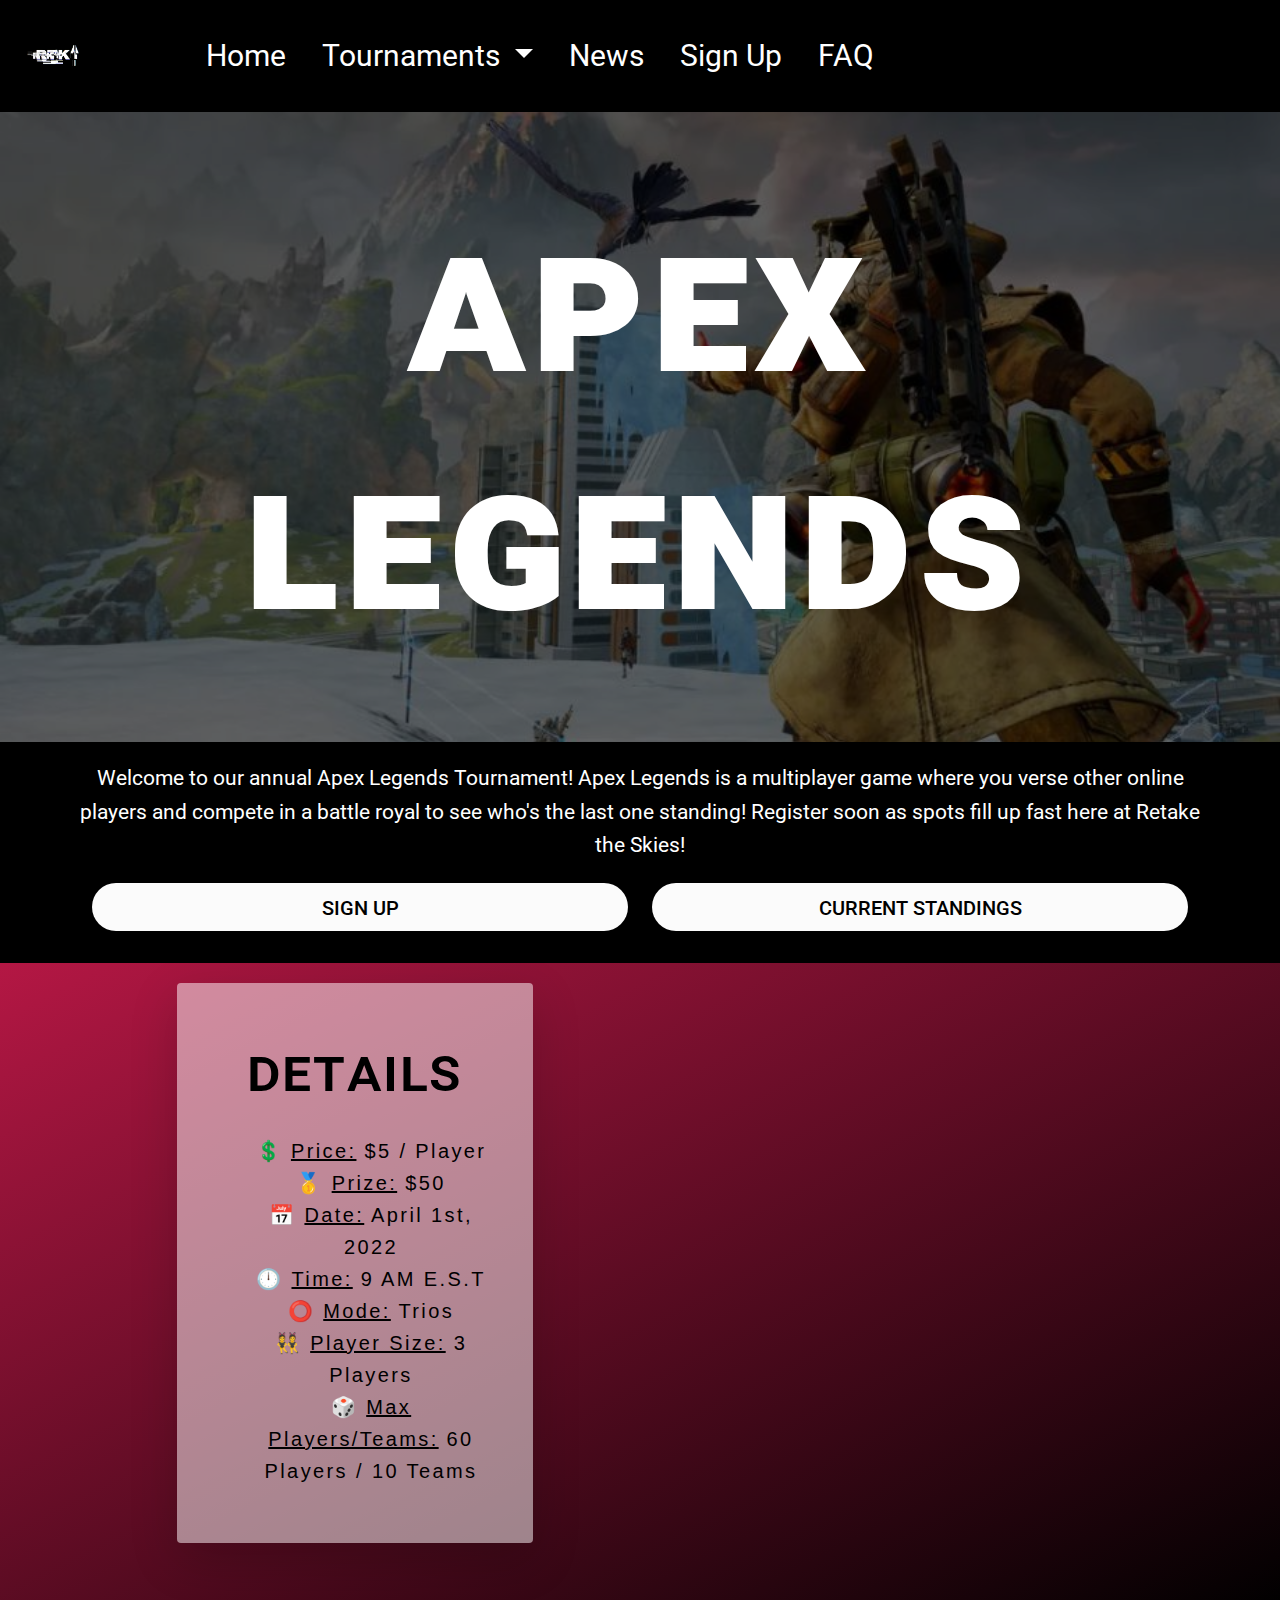
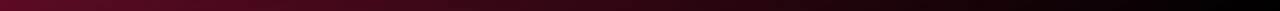
==== apexLegends.html @ f166cc1b "Add files via upload" ====
<!DOCTYPE html>
<html>
<head>
	<meta charset="utf-8">
		<meta name="viewport" content="width=device-width, initial-scale=1">
		<meta charset="utf-8">
		<meta http-equiv="X-UA-Compatible" content="IE=edge">
	    
	    <meta name="viewport" content="width=device-width, initial-scale=1">

		<link rel="stylesheet" type="text/css" href="cssStyle.css">
		
		<link href="https://cdn.jsdelivr.net/npm/bootstrap@5.0.0-beta2/dist/css/bootstrap.min.css" rel="stylesheet" integrity="sha384-BmbxuPwQa2lc/FVzBcNJ7UAyJxM6wuqIj61tLrc4wSX0szH/Ev+nYRRuWlolflfl" crossorigin="anonymous">
		<meta charset="UTF-8" />
	    <meta name="viewport" content="width=device-width, initial-scale=1, shrink-to-fit=no" />
	    <meta http-equiv="x-ua-compatible" content="ie=edge" />
	    <link
	      rel="stylesheet"
	      href="https://cdnjs.cloudflare.com/ajax/libs/font-awesome/6.0.0/css/all.min.css"
	    />
	    <!-- Google Fonts Roboto -->
	    <link
	      rel="stylesheet"
	      href="https://fonts.googleapis.com/css2?family=Roboto:wght@300;400;500;700;900&display=swap"
	    />
	    <!-- MDB -->
	    <link rel="stylesheet" href="css/mdb.min.css" />
		<title>Apex Legends</title>
			<!-- Navbar -->






			<div class="container-fluid  p-0 navAllTop">
								<nav class="navbar navbar-expand-lg navbar-light bg-navbar py-4 nav navbar-default">
								<div class="container-fluid">
								<a class="navbar-brand mt-2 mt-lg-0 navImg" href="https://sssuchy.github.io/TSA_21-22/index.html">
								        <img
								          src="pics/logoMini.png"
								          height="15"
								          alt="MDB Logo"
								          loading="lazy"
								        />
								      </a>
								
								 <button class="navbar-toggler" type="button" data-bs-toggle="collapse" data-bs-target="#navbarNav" aria-controls="navbarNav" aria-expanded="true" aria-label="Toggle navigation">
								 					  <span class="navbar-toggler-icon "></span>
								 	</button>     

								<div class="collapse navbar-collapse" id="navbarNav">
								  <div class="mr-auto "></div>
								  <ul class="navbar-nav ">
								    <li class="nav-item navTop">
								      <a class="nav-link  nav-link-grow-up navTop" aria-current="page" href="https://sssuchy.github.io/TSA_21-22/index.html">Home</a>
								    </li>
								    <li class="nav-item dropdown navTop">
						              <a class="nav-link dropdown-toggle nav-link-grow-up navTop " href="#" id="navbarDropdown" role="button" data-bs-toggle="dropdown" aria-expanded="false" class="">
						                Tournaments
						              </a>
						              <ul class="dropdown-menu navTop" aria-labelledby="navbarDropdown">
						                <li><a class="dropdown-item active navTop" href="https://sssuchy.github.io/TSA_21-22/apexLegends.html">Apex Legends</a></li>
						                <li><a class="dropdown-item navTop" href="https://sssuchy.github.io/TSA_21-22/valorant.html">Valorant</a></li>
						                <li><a class="dropdown-item navTop" href="https://sssuchy.github.io/TSA_21-22/rocketLeague.html">Rocket League</a></li>
						                <li><a class="dropdown-item navTop" href="https://sssuchy.github.io/TSA_21-22/ssbultimate.html">Super Smash Bros Ultimate</a></li>
						              </ul>
						            </li>
								    <li class="nav-item navTop">
								      <a class="nav-link hover-mode nav-link-grow-up navTop" href="https://sssuchy.github.io/TSA_21-22/news.html">News</a>
								    </li>
								    <li class="nav-item navTop">
								      <a class="nav-link hover-mode nav-link-grow-up navTop" href="https://sssuchy.github.io/TSA_21-22/signUp.html">Sign Up</a>
								    </li>
								    <li class="nav-item navTop">
								      <a class="nav-link hover-mode nav-link-grow-up navTop" href="https://sssuchy.github.io/TSA_21-22/faq.html">FAQ</a>
								    </li>
								    
								  </ul>
								</div>
								</div>
								</nav>
							</div>
<!-- Navbar -->
	
	

</head>
<header>
	<style>
		  /* Carousel styling */
       
        .carousel-item:nth-child(1) {
          background-image: url('pics/apexBG2.JPG');
          background-repeat: no-repeat;
          background-size: cover;
          background-position: center center;
        }
        .carousel-item:nth-child(2) {
          background-image: url('pics/apexBG3.jpg');
          background-repeat: no-repeat;
          background-size: cover;
          background-position: center center;
        }
        .carousel-item:nth-child(3) {
          background-image: url('pics/apexBG1.jpg');
          background-repeat: no-repeat;
          background-size: cover;
          background-position: center center;
        }

        /* Height for devices larger than 576px */
        /*@media (min-width: 992px) {
          #introCarousel {
            margin-top: -58.59px;
          }
          #introCarousel,
          .carousel-inner,
          .carousel-item,
          .carousel-item.active {
            height: 50vh;
          }
        }*/
        
	</style>
</header>
<header>
			
		
		      <div id="introCarousel" class="carousel slide carousel-fade shadow-2-strong" data-mdb-ride="carousel">
        

        <!-- Inner -->
        <div class="carousel-inner">
          <!-- Single item -->
          <div class="carousel-item active" data-mdb-interval="2000">
            <div class="mask" style="background-color: rgba(0, 0, 0, 0.6);">
              <div class="d-flex justify-content-center align-items-center h-100">
                <div class="text-white text-center">
                	<h1 class="gameName">Apex Legends</h1>
                  
                  
                  
                </div>
              </div>
            </div>
          </div>

          <!-- Single item -->
          <div class="carousel-item"data-mdb-interval="2000" >
            <div class="mask" style="background-color: rgba(0, 0, 0, 0.6);">
              <div class="d-flex justify-content-center align-items-center h-100">
                <div class="text-white text-center">
                  <h1 class="gameName">Apex Legends</h1>
                </div>
              </div>
            </div>
          </div>

          <!-- Single item -->
          <div class="carousel-item" data-mdb-interval="2000">
            <div class="mask" style="background-color: rgba(0, 0, 0, 0.6);">
              <div class="d-flex justify-content-center align-items-center h-100">
                <div class="text-white text-center">
                  <h1 class="gameName">Apex Legends</h1>
                </div>
              </div>
            </div>
          </div>
        </div>
		</header>

		
		<div class="gameDescription">
			
			<div >
				Welcome to our annual Apex Legends Tournament! Apex Legends is a multiplayer game where you verse other online players and compete in a battle royal to see who's the last one standing! Register soon as spots fill up fast here at Retake the Skies!
			</div>
				
			<div class="gameButtons">
				<div class="container">
					<div class="row">
						<div class="col-sm-6 text-center">
						<div class="btnTournament d-grid gap-2 col-12 mx-auto" style=";">
							<a class="btn btn-light rounded-pill" href="https://sssuchy.github.io/TSA_21-22/signUp.html" type="button"><div class="gameButtonsText">Sign Up</div></a>
						</div>
						</div>
						<div class="col-sm-6 text-center">
						<div class="btnTournament d-grid gap-2 col-12 mx-auto">
							<button class="btn btn-light rounded-pill" type="button"><div class="gameButtonsText">Current Standings</div></button>
						</div>
						</div>
					</div>
				</div>
			</div>
				
			
		</div>
		

			


		<div class="detail">
			<div class="container ">
				<div class="row">
					<div class="col-sm-1">
						
					</div>
					<div class="col-sm-4 ">
						<div class="card shadow-lg p-3 mb-5 rounded gameCard">
						  <div class="card-body ">
						  	<div class="detailTitle">
						  		<p class="card-title ">Details</p>
						  	</div>
						    <div class="detailBody">
						    	<p class="card-text">
						    		<ul class="styleBullets">	
						    				<li>
						    					<u>Price:</u> $5 / Player
						    				</li>
						    				<li>
						    					<u>Prize:</u> $50
						    				</li>
						    				<li>
						    					<u>Date:</u> April 1st, 2022
						    				</li>
						    				
						    				<li>
						    					<u>Time:</u> 9 AM E.S.T
						    				</li>
						    				<li>
						    					<u>Mode:</u> Trios
						    				</li> 
						    				<li>
						    					<u>Player Size:</u> 3 Players
						    				</li>
						    				<li>
						    					<u>Max Players/Teams:</u> 60 Players / 10 Teams
						    				</li>


						    		</ul>
						    	

						    </p>
						    </div>
						    
						    
						  </div>
						</div>
					</div>
					<div class="col-md-6 gameVid">
						<video class="gameActualVid" autoplay loop muted>
							<source src="pics/valHype1.mp4" type="video/mp4">

						</video>
					</div>
					<div class="col-sm-1">
						
					</div>
				</div>
			</div>
		</div>


<!-- 		<div class="gameVid">
			<div class="ratio ratio-16x9">
			  <iframe  src="pics/valHype1.mp4"  allowfullscreen></iframe>
			</div>

		</div> -->
		
		
		


	</header>
<body>
	<script src="https://cdnjs.cloudflare.com/ajax/libs/jquery/3.5.1/jquery.min.js" integrity="sha512-bLT0Qm9VnAYZDflyKcBaQ2gg0hSYNQrJ8RilYldYQ1FxQYoCLtUjuuRuZo+fjqhx/qtq/1itJ0C2ejDxltZVFg==" crossorigin="anonymous"></script>
	<script src="https://cdn.jsdelivr.net/npm/@popperjs/core@2.6.0/dist/umd/popper.min.js" integrity="sha384-KsvD1yqQ1/1+IA7gi3P0tyJcT3vR+NdBTt13hSJ2lnve8agRGXTTyNaBYmCR/Nwi" crossorigin="anonymous"></script>
    <script src="https://cdn.jsdelivr.net/npm/bootstrap@5.0.0-beta2/dist/js/bootstrap.min.js" integrity="sha384-nsg8ua9HAw1y0W1btsyWgBklPnCUAFLuTMS2G72MMONqmOymq585AcH49TLBQObG" crossorigin="anonymous"></script>
    <script type="text/javascript" src="js/mdb.min.js"></script>

</html>
---- cssStyle.css ----
/*GLOBAL CHANGE WHEN SCREEN SIZE DIFFERS */
@media (max-width:  600px){ /* if screen is small do this */
	.gameName{
		font-size: 12vh;
		color: white !important;
	}
	.signUpTitle{
		font-size: 12vh;
		color: white !important;
	}
	.news{
		font-size: 12vh;
		color: white !important;
	}
	.faqHeaderText{
		font-size: 12vh;
		color: white !important;
	}

	.headline{
		font-size: 8vh;
	}
}
@media (min-width:  600px){ /* if screen is big do this */
 	.gameName{
		font-size: 22vh;
		color: white; !important;
	}
	.signUpTitle{
		font-size: 18vh;
		color: white; !important;

	}
	.news{
		font-size: 18vh;
		color: white; !important;
	}
	.faqHeaderText{
		font-size: 18vh;
		color: white; !important;
	}
	.headline{
		font-size: 12vh;
	}
	
}
:root{
  --main-bg-color: #B41744;
  --secondary-bg-color: black;
  --offBlack: #1a1915;
  --faqBG:  #eeeeee;
  
}

@keyframes fadeIn {
  0% {opacity:0;}
  100% {opacity:1;}
}

@-moz-keyframes fadeIn {
  0% {opacity:0;}
  100% {opacity:1;}
}

@-webkit-keyframes fadeIn {
  0% {opacity:0;}
  100% {opacity:1;}
}

@-o-keyframes fadeIn {
  0% {opacity:0;}
  100% {opacity:1;}
}

@-ms-keyframes fadeIn {
  0% {opacity:0;}
  100% {opacity:1;}
}










/*TOURNAMENT CSS */
.btnTournament{
	padding-bottom: 12px;
}





.gameName{
	color: white;
	font-variant-caps: all-small-caps;
	/*font-size: 10vh;*/
	font-weight: 900;
	
	letter-spacing: .5rem;
	/*padding-left: 400px;
	padding-right: 400px;*/
	padding-left: 100px;
	padding-right: 100px;
	text-align: center;
	align-content: center;
	overflow: visible;
	
}
.gameDescription{
	padding-top: 20px;
	padding-bottom: 20px;
	padding-left: 80px;
	padding-right: 80px;
	color: white; 
	text-align: center; 
	font-size: 21px;
	background-color: black;
}
.gameButtons{
	padding-top: 20px;
	
	align-content: center;


}
 #introCarousel,
        .carousel-inner,
        .carousel-item,
        .carousel-item.active {
          height: 70vh;
          text-align: center;
          overflow: visible;
        }

.gameButtonsText{
	font-size: 20px;
	padding: none;
	color: black;

}
.detail{
	padding-top: 20px;
	background-image: linear-gradient(to bottom right, var(--main-bg-color),var(--secondary-bg-color));

	padding-bottom: 20px;

}
.gameCard{
	background-color: rgb(255, 255, 255, 0.5) !important;

}
.gameCard:hover{
	background-color: rgb(255, 255, 255, 0.9) !important;
	overflow: hidden;
	transition: background-color 0.2s;

}
.detailTitle{
	text-align: center;
	font-variant-caps: all-small-caps;

	font-weight: 500;
	letter-spacing: .1rem;
	color: black;
	font-size: 60px;
	
}
.detailBody{
	
	text-align: center;
	list-style-position: inside;
	font-size: 20px;
	/*font-family: "Gill Sans", sans-serif !important;*/
	font-family: "Arial", Helvetica, sans-serif;
	color: black;
	letter-spacing: .15rem;

}

@counter-style repeating-emoji {
  text-align: center;
  symbols: "\1F4B2" "\1F947" "\1F4C5" "\1F55B" "\2B55" "\1F46F" "\1F3B2"; 
  suffix: " ";
}


.styleBullets {
  list-style-type: repeating-emoji;
}
.gameVid{
	padding: 50px;
	/*background-image: linear-gradient(to bottom right, var(--main-bg-color), var(--secondary-bg-color));*/

}
.gameActualVid{
	height: auto;
	width: 100%;

}





/* SIGN UP CSS */

.signUp{
	background-image: linear-gradient(to bottom right, var(--main-bg-color), var(--secondary-bg-color));
	color: grey;
}

.signUpTitle{
	color: white;
	font-variant-caps: all-small-caps;
	/*font-size: 10vh;*/
	font-weight: 900;
	
	letter-spacing: .5rem;
	/*padding-left: 400px;
	padding-right: 400px;*/
	padding-left: 100px;
	padding-right: 100px;
	text-align: center;
	align-content: center;
	
}
.signUpDesBG{
	background-color: black;
	color: white;
	text-align: center;
	font-size: 21px;
}
.signUpDes{
	padding: 20px;

}
.signUpLabel{
	color: white;
}
.signUpInput{
	font-family: "Arial", Helvetica, sans-serif;
	

}
.signUpGame{
	font-family: "Arial", Helvetica, sans-serif;
	color: black;
	font-size: 18px;

}
.signUpBtn{
	text-align: center;


}

/*NEWS CSSSS*/

.newsHeader{
	/*background-image: linear-gradient(to bottom right, yellow, black, yellow);*/
	background-image: linear-gradient(to bottom right,var(--main-bg-color), var(--secondary-bg-color));
	color: grey;
	color: white;
	font-variant-caps: all-small-caps;
	/*font-size: 10vh;*/
	font-weight: 900;
	
	letter-spacing: .5rem;
	/*padding-left: 400px;
	padding-right: 400px;*/
	padding-left: 100px;
	padding-right: 100px;
	text-align: center;
	align-content: center;
}
/*.newsHeadline{
	background-color: white;

}*/
.headline{
	font-variant-caps: all-small-caps;
	text-align: center;
	color: white;


}
.newsBg{
	height: 60vh;
	background-image: url(pics/gamer.jpg);
	background-color: rgb(0, 0, 0,0.9);
	background-repeat: no-repeat;
	background-size: cover;
	background-position: center center;
}
.headlineDes{
	color: white;
	text-align: center;
	align-content: center;
	font-size: 18px;
}
.author{
	color: black;
	font-size: 15px;
	font-weight: 650;
}
.infoBadge{
	font-size: 14px !important;
	letter-spacing: .05rem !important;
	font-weight: 500 !important;
	text-transform: uppercase;


}
.date{
	color: grey !important;
	font-weight: 300 !important;
	font-size: 14px !important;
	padding-left: 20px;

}
.subHeader{
	color: black;
	font-size: 24px;
	letter-spacing: .15rem;
	font-weight: 700;
}
.newsText{
	font-size: 14px;
	color: grey;
	line-height: 2;

}
.newsTextAll{
	align-content: center;
	justify-content: center;
	align-items: middle;

}
.otherPages{
	text-align: center;
	justify-content: center;
	align-content: center;
	color: black !important;
	font-size: 20px !important;
	text-transform: uppercase !important;
	letter-spacing: .15rem !important;
	font-weight: 700 !important;
}
.otherBtn{
	letter-spacing: .1rem;
	align-content: center;
	justify-content: center;
	text-align: center;
	padding-top: 30px !important;

}





/* FAQ PAGE */
.faqHeader{
	background-image: linear-gradient(var(--main-bg-color), var(--faqBG)) !important;
	/*background-color: var(--main-bg-color) !important;*/
	color: grey;
	color: white;
	font-variant-caps: all-small-caps;
	/*font-size: 10vh;*/
	font-weight: 900;
	
	letter-spacing: .5rem;
	/*padding-left: 400px;
	padding-right: 400px;*/
	padding-left: 100px;
	padding-right: 100px;
	text-align: center;
	align-content: center;
}
.allFAQ{
	/*background: radial-gradient(var(--main-bg-color), var(--secondary-bg-color)) !important;*/
	background-color: var(--faqBG) !important;
}
.faqLeftImg{
	padding-left: 20px;
	padding-top: 20px;
	padding-right: 20px;
	padding-bottom: 20px;

}
.faqRightImg{
		padding-left: 20px;
	padding-top: 20px;
	padding-right: 20px;
	padding-bottom: 20px;
	
}
.faqMain{

	padding-top: 20px;

}
.accordianTitle{
	/*background: radial-gradient(var(--main-bg-color), var(--secondary-bg-color)) !important;*/
	/*background-color: var(--main-bg-color) !important;*/
	background-color: var(--faqBG) !important;
	font-size: 30px !important;
	color: black !important;
}
.accordianText{
	font-size: 25px !important;
	background-color: var(--faqBG) !important;
	color: black !important;
}




/*Home Page*/
.homeVid{
/*	padding: 100px;*/
	height: auto;
	width: 100%;

}
.homeActualVid{
	position: absolute;
  width: 100%;
  height: auto;
 
}
.homeImg{
	position:absolute;
  align-content: center;
  justify-content: center;
  width:100%;
  height:auto;
  /*object-fit:cover;
  pointer-events:none;*/
  z-index:30000;
  
}
.dummyText{
	/*position: absolute;*/
}

/*.video-wrapper {
    margin: 6em auto 0;
    max-width: 720px;
    min-width: 320px;
    position: relative;
}
.video-wrapper:video {
  height: auto;
  vertical-align: middle;
  width: 100%;
}
.video-description {
	position: absolute;
  -webkit-box-align: center;
      -ms-flex-align: center;
          align-items: center;
  -webkit-box-pack: center;
      -ms-flex-pack: center;
          justify-content: center;
}*/
/*.newHomeVidBG{
	width: 100% !important;
	height: 50% !important;
	z-index: -99 !important;
	background-attachment: fixed !important;
	overflow-y: hidden !important;

  /*background-attachment: fixed;
  background-position: center;
  background-repeat: no-repeat;
  background-size: cover;
} */
.homeHeader{
  position: relative;
  background-color: black;
  height: 80vh;
  min-height: 25rem;
  width: 100%;
  overflow: hidden;
  background-attachment: fixed !important;
}

.homeHeaderVid {
  position: absolute;
  top: 50%;
  left: 50%;
  min-width: 100%;
  min-height: 100%;
  width: auto;
  height: auto;
  z-index: 0;
  -ms-transform: translateX(-50%) translateY(-50%);
  -moz-transform: translateX(-50%) translateY(-50%);
  -webkit-transform: translateX(-50%) translateY(-50%);
  transform: translateX(-50%) translateY(-50%);
  background-attachment: fixed !important;
}


.homeContainer {
  position: relative;
  padding: none !important;
  z-index: 2;
  justify-content: center;
  align-content: center;
  text-align: center;
  text-align:center !important;
  width:100% !important;
  display:block !important;
  margin:auto !important;
  background-attachment: fixed !important;
}

.overlay {
  position: absolute;
  top: 0;
  left: 0;
  height: 100%;
  width: 100%;
  background-color: black;
  opacity: 0.1;
  z-index: 1;
  background-attachment: fixed !important;
}

/* Media Query for devices withi coarse pointers and no hover functionality */

/* This will use a fallback image instead of a video for devices that commonly do not support the HTML5 video element */

/*@media (pointer: coarse) and (hover: none) {
  .homeHeader {
    background: url('https://source.unsplash.com/XT5OInaElMw/1600x900') black no-repeat center center scroll;
    background-attachment: fixed !important;
  }

  .homeHeaderVid {
    display: none;
  }
}*/
.newHomeImgBG{
	
	overflow-y: hidden !important;

  
  background-attachment: fixed;
  background-position: center;
  background-repeat: no-repeat;
  background-size: cover;
}
.missionStatement{
	font-size: 30px;
	padding: 50px;
	font-style: italic;
	font-weight: 200px;
	text-align: center;
	letter-spacing: .2rem;
	background-color: var(--main-bg-color); !important;
	color: white;
	/*background-color: yellow;*/
/*	display: inline-block;
  font-family: Arial, Helvetica, sans-serif;
  
  color: black;*/
  /*animation: fadeIn linear 2s;
  -webkit-animation: fadeIn linear 2s;
  -moz-animation: fadeIn linear 2s;
  -o-animation: fadeIn linear 2s;
  -ms-animation: fadeIn linear 2s;*/
}
/*.fade {
  
  background-color: lightgreen;
  opacity: 1;
}*/

.collab{
	padding: 20px;
}
.featureTournament{
	padding: 20px;
}
.collabTitle{
	color: black;
	font-size: 22px;
	font-weight: 500;
	text-align: center;

}
.featureTitle{
	color: black;
	font-size: 22px;
	font-weight: 500;
	text-align: center;


}
.homeGameImg{
	width: 100%;
	height: auto;
	  background-attachment: fixed;
  background-position: center;
  background-repeat: no-repeat;
  background-size: contain	!important;
  padding: 20px;
  background-color: black;
}

.navTop{
	font-size: 30px ;
	text-align: center;
	color: white !important;
	padding-right: 20px;
	background-color: black !important;

	box-shadow: inset 0 0 0 0 #54b3d6;
	/*transition: color .3s ease-in-out, box-shadow;*/



	

}
a{
	
	  color: white !important;
	box-shadow: inset 0 0 0 0 var(--main-bg-color) !important;
	transition: color .8s ease-in-out, box-shadow .8s ease-in-out !important;

}
a:hover{
	/*color: var(--main-bg-color) !important;*/
	box-shadow: inset 999px 0 0 0 var(--main-bg-color) !important; 
}
/*.navTop:hover{
	color: var(--main-bg-color) !important;
	background-color: black;
	box-shadow: inset 0 0 0 0 #54b3d6;
	box-shadow: inset 300px 0 0 0 #54b3d6;
	transition: box-shadow, 2s;

  color: white;

	  color: white;
}*/

.navAllTop{
	overflow: visible;
	box-shadow:0 20px 20px -2px blue;;
	z-index: 90000;
	padding-right: 30px !important;


}
.nav{
	background-color: black;
	font-size: 25px ;
	font-weight: 800px !important;
	/*color: white;
*/

	

}
.navImg{
	   position: relative;
    background: url(pics/logoMini.png);
    width: 170px;
    left: 15px;
    background-size: contain;
    background-repeat: no-repeat;
    max-height: 70px;
    overflow: visible;
    transition: none !important;
    


}
.navbar-toggler {
    padding: 0.25rem 0.75rem;
    font-size: 1.25rem;
    line-height: 1;
    background-color: grey !important;
    border: 1px solid grey !important;
    border-radius: 0.25rem;
    transition: box-shadow .15s ease-in-out;
}
.navImg:hover{
	box-shadow: none !important;
}
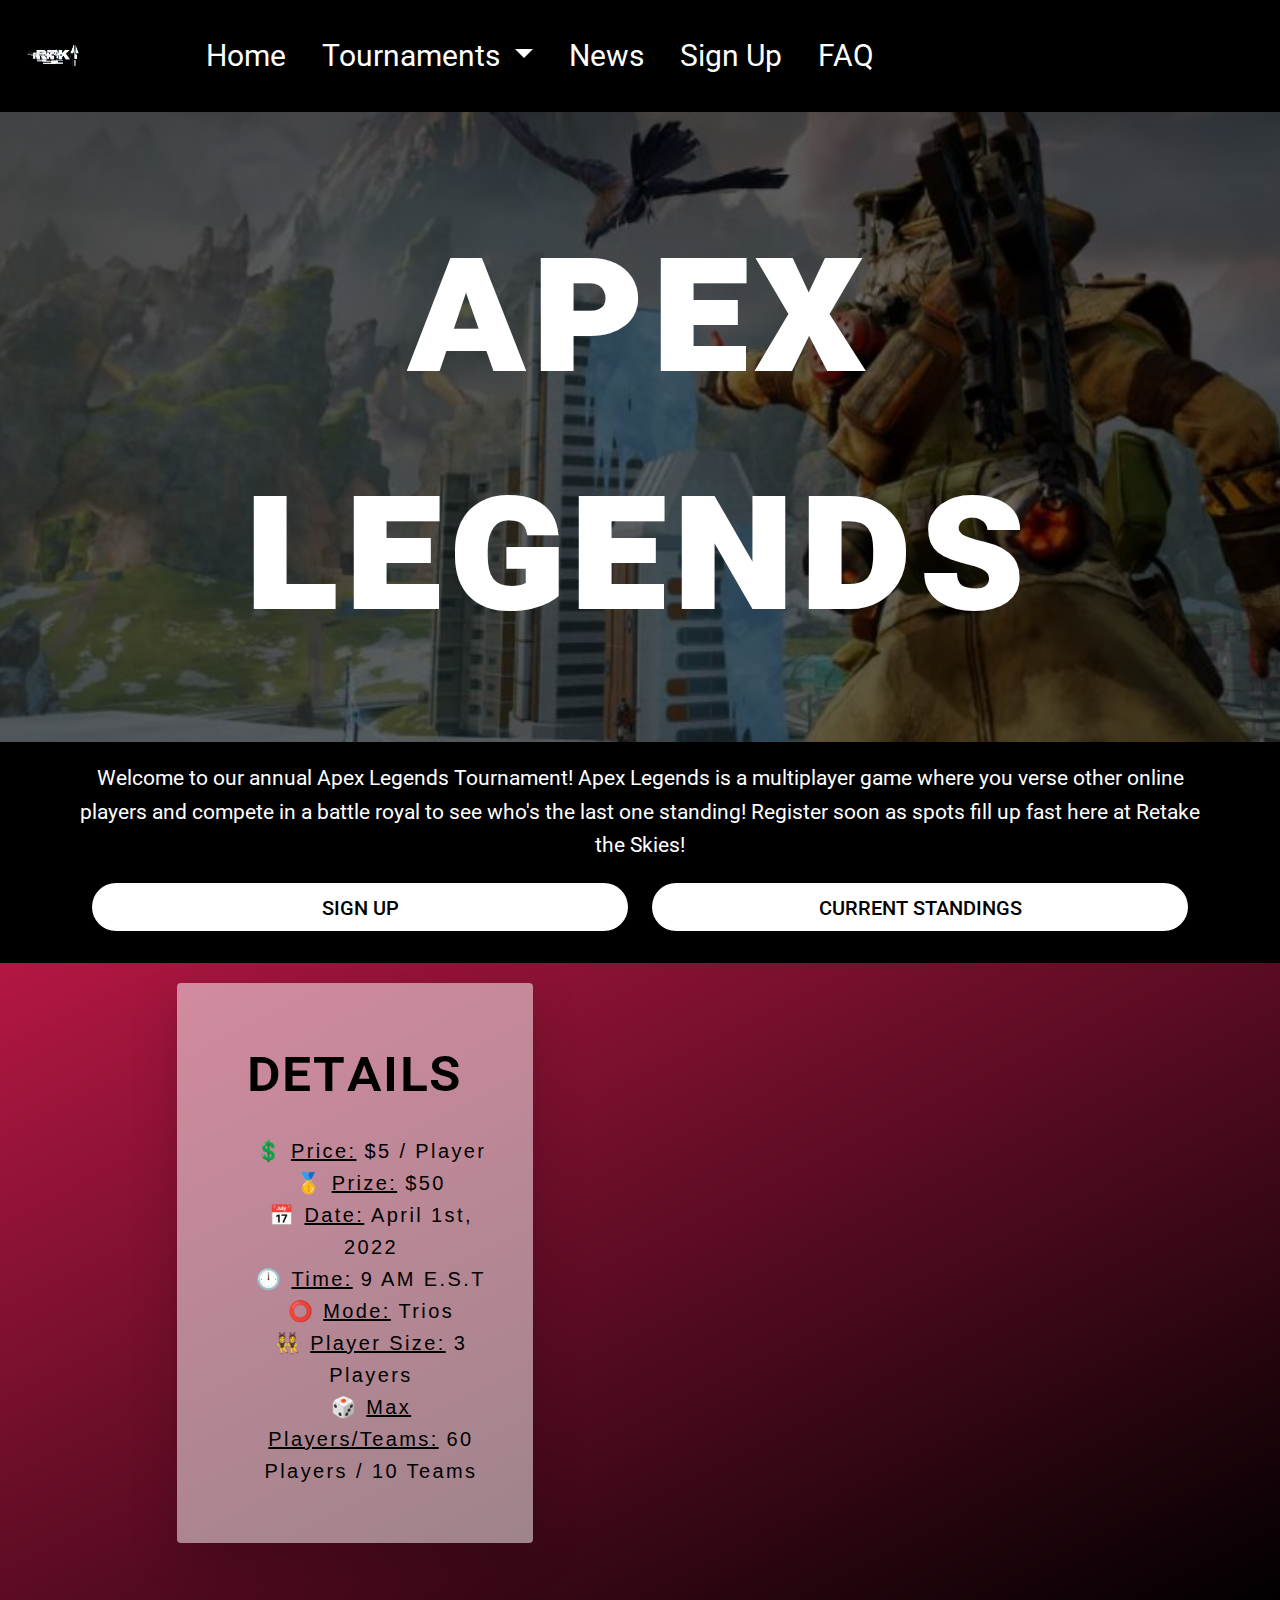
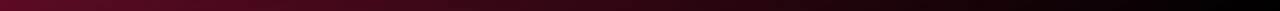
==== commit c7b8aa99: "Add files via upload" ====
--- a/apexLegends.html
+++ b/apexLegends.html
@@ -127,7 +127,7 @@
 <header>
 			
 		
-		      <div id="introCarousel" class="carousel slide carousel-fade shadow-2-strong" data-mdb-ride="carousel">
+		      <div id="introCarousel" class="carousel slide carousel-fade shadow-2-strong" data-mdb-ride="carousel" data-pause="false">
         
 
         <!-- Inner -->
@@ -182,12 +182,12 @@
 					<div class="row">
 						<div class="col-sm-6 text-center">
 						<div class="btnTournament d-grid gap-2 col-12 mx-auto" style=";">
-							<a class="btn btn-light rounded-pill" href="https://sssuchy.github.io/TSA_21-22/signUp.html" type="button"><div class="gameButtonsText">Sign Up</div></a>
+							<a class="btn btnColorTournament rounded-pill" href="https://sssuchy.github.io/TSA_21-22/signUp.html" type="button"><div class="gameButtonsText">Sign Up</div></a>
 						</div>
 						</div>
 						<div class="col-sm-6 text-center">
 						<div class="btnTournament d-grid gap-2 col-12 mx-auto">
-							<button class="btn btn-light rounded-pill" type="button"><div class="gameButtonsText">Current Standings</div></button>
+							<button class="btn btnColorTournament rounded-pill" type="button"><div class="gameButtonsText">Current Standings</div></button>
 						</div>
 						</div>
 					</div>
@@ -252,7 +252,7 @@
 					</div>
 					<div class="col-md-6 gameVid">
 						<video class="gameActualVid" autoplay loop muted>
-							<source src="pics/valHype1.mp4" type="video/mp4">
+							<source src="vids/valHype1.mp4" type="video/mp4">
 
 						</video>
 					</div>
--- a/cssStyle.css
+++ b/cssStyle.css
@@ -1,4 +1,4 @@
-/*GLOBAL CHANGE WHEN SCREEN SIZE DIFFERS */
+/*GLOBAL CHANGE WHEN SCREEN SIZE DIFFERS  //////////////////////////////////////////////////////////////////////////////////////*/*/
 @media (max-width:  600px){ /* if screen is small do this */
 	.gameName{
 		font-size: 12vh;
@@ -20,7 +20,15 @@
 	.headline{
 		font-size: 8vh;
 	}
-}
+	.homeImg{
+		max-width: 1vh !important;
+  
+	}
+}
+
+
+
+
 @media (min-width:  600px){ /* if screen is big do this */
  	.gameName{
 		font-size: 22vh;
@@ -41,6 +49,10 @@
 	}
 	.headline{
 		font-size: 12vh;
+	}
+	.homeImg{
+		max-width: 100vh;
+  
 	}
 	
 }
@@ -86,14 +98,10 @@
 
 
 
-/*TOURNAMENT CSS */
+/*TOURNAMENT CSS  //////////////////////////////////////////////////////////////////////////////////////*/
 .btnTournament{
 	padding-bottom: 12px;
 }
-
-
-
-
 
 .gameName{
 	color: white;
@@ -135,7 +143,9 @@
           height: 70vh;
           text-align: center;
           overflow: visible;
-        }
+          background-attachment: fixed;
+
+       }
 
 .gameButtonsText{
 	font-size: 20px;
@@ -207,7 +217,7 @@
 
 
 
-/* SIGN UP CSS */
+/* SIGN UP CSS //////////////////////////////////////////////////////////////////////////////////////*/
 
 .signUp{
 	background-image: linear-gradient(to bottom right, var(--main-bg-color), var(--secondary-bg-color));
@@ -364,7 +374,7 @@
 
 
 
-/* FAQ PAGE */
+/* FAQ PAGE  //////////////////////////////////////////////////////////////////////////////////////*/
 .faqHeader{
 	background-image: linear-gradient(var(--main-bg-color), var(--faqBG)) !important;
 	/*background-color: var(--main-bg-color) !important;*/
@@ -421,7 +431,7 @@
 
 
 
-/*Home Page*/
+/*Home Page //////////////////////////////////////////////////////////////////////////////////////*/
 .homeVid{
 /*	padding: 100px;*/
 	height: auto;
@@ -435,14 +445,7 @@
  
 }
 .homeImg{
-	position:absolute;
-  align-content: center;
-  justify-content: center;
-  width:100%;
-  height:auto;
-  /*object-fit:cover;
-  pointer-events:none;*/
-  z-index:30000;
+	max-width: 100vh;
   
 }
 .dummyText{
@@ -534,6 +537,169 @@
   background-attachment: fixed !important;
 }
 
+
+.homeImg{
+	max-width: 70vh;
+  
+}
+
+
+
+
+.homeCards{
+	background-color: #262729;
+	padding: none;
+	margin: none;
+}
+
+
+.homeCardEach{
+	background-color: #2d2e30;
+	border-radius: 10px;
+	/*margin-right: 2rem;
+	margin-left: 2rem;*/
+	transform: translateY(-15%);
+	padding-left: 10px;
+	padding-right: 10px;
+	margin-top: 1rem;
+	transition: background-color .3s;
+	transition: transform .3s;
+
+}
+
+.homeCardEach:hover{
+	background-color: black; !important;
+	transform: scale(1.02);
+
+}
+
+
+
+
+
+.homeCardEachCenter{
+	background-color: #2d2e3b;
+	border-radius: 10px;
+	/*margin-right: 2rem;
+	margin-left: 2rem;*/
+	transform: translateY(-15%);
+	padding-left: 10px;
+	padding-right: 10px;
+	margin-top: 1rem;
+		transition: background-color .3s;
+	transition: transform .3s;
+
+}
+.homeCardEachCenter:hover{
+	background-color: black; !important;
+	transform: scale(1.002);
+
+}
+.homeVal{
+	font-size: 18px !important;
+	font-weight: 700;
+	color: white;
+}
+.homeCardTitle{
+	padding-top: 50px;
+	font-weight: 600;
+	font-size: 25px;
+	color: white;
+	letter-spacing: .1rem;
+	
+	text-align: center;
+}
+.homeCardSub{
+	text-align: center;
+	padding-top: 10px;
+	padding-bottom: 25px;
+	color: #8f9594;
+	font-size: 16px;
+	padding-left: 20px;
+	padding-right: 20px;
+	letter-spacing: .04rem;
+}
+.homeBulletText{
+	padding-left: 15px;
+	font-size: 15px;
+	letter-spacing: .04rem;
+	margin-top: 10px;
+
+}
+
+
+
+.homeCardBullets{
+	color: white;
+	list-style-type: homeBulletImage;
+	padding-left: 20px;
+	padding-bottom: 50px;
+	
+
+}
+
+@counter-style homeBulletImage {
+  system: cyclic;
+  color: green;
+  symbols: "\2714"; 
+  suffix: " ";
+}
+
+
+
+
+
+
+.homeAbout{
+	background-color: black;
+
+
+
+}
+.homeAboutText{
+
+}
+.homeAboutMain{
+	font-size: 50px;
+	letter-spacing: .2rem;
+	text-align: center;
+	color: var(--main-bg-color);
+	font-family: "fantasy",Copperplate;
+	font-weight: 700;
+	text-transform: uppercase;
+
+	transition: transform .4s;
+}
+.homeAboutMain:hover{
+	
+	transform: scale(1.1);
+}
+
+.homeAboutNum{
+	font-size: 70px !important;
+	color: white !important;
+
+}
+
+
+
+
+.homeAboutSubText{
+	color: white;
+	text-align: center;
+	font-size: 20px;
+	letter-spacing: .2rem;
+	padding: 20px;
+
+
+}
+
+
+
+
+
+
+
 /* Media Query for devices withi coarse pointers and no hover functionality */
 
 /* This will use a fallback image instead of a video for devices that commonly do not support the HTML5 video element */
@@ -559,14 +725,16 @@
   background-size: cover;
 }
 .missionStatement{
-	font-size: 30px;
+
 	padding: 50px;
-	font-style: italic;
-	font-weight: 200px;
+
 	text-align: center;
 	letter-spacing: .2rem;
-	background-color: var(--main-bg-color); !important;
-	color: white;
+	background-color: black !important;
+	color: white;
+	opacity: 1;
+	transition: background-color 0.5s linear;
+
 	/*background-color: yellow;*/
 /*	display: inline-block;
   font-family: Arial, Helvetica, sans-serif;
@@ -578,6 +746,25 @@
   -o-animation: fadeIn linear 2s;
   -ms-animation: fadeIn linear 2s;*/
 }
+.missionStatement:hover{
+	background-color: var(--main-bg-color) !important;
+	overflow: hidden;
+	color: white;
+	
+}
+.missionStatementText{
+	font-size: 22px;
+	
+	font-style: italic;
+	font-weight: 200px;
+	text-align: center;
+	opacity: 1;
+}
+/*.missionStatementText:hover{
+	opacity: 1;
+	transition: opacity 1s ease-in-out;
+}*/
+
 /*.fade {
   
   background-color: lightgreen;
@@ -586,16 +773,26 @@
 
 .collab{
 	padding: 20px;
+	transition: transform .2s;
+}
+.collab:hover {
+  transform: scale(1.1); 
 }
 .featureTournament{
 	padding: 20px;
 }
 .collabTitle{
 	color: black;
-	font-size: 22px;
+	font-size: 38px;
 	font-weight: 500;
 	text-align: center;
-
+	padding-top: 50px;
+	color: white;
+
+}
+.allColab{
+	background-color: darkblue;
+	padding-bottom: 100px;
 }
 .featureTitle{
 	color: black;
@@ -616,6 +813,57 @@
   background-color: black;
 }
 
+
+.homeTestimonies{
+	
+	color: black;
+
+}
+.homeAllTestimonies{
+	background-color: darkblue;
+
+}
+.homeTestImg{
+	max-height: 51vh;
+	width: auto;
+}
+.homeMainTestImg{
+		max-height: 51vh;
+	width: auto;
+}
+.homeTestText{
+	line-height: 2rem;
+	font-size: 16px;
+	letter-spacing: .08rem;
+}
+.homeTestHeader{
+	font-size: 28px;
+	padding-bottom: 20px;
+}
+.homeContactHeader{
+	color: black;
+	font-size: 38px;
+	font-weight: 500;
+	text-align: center;
+	padding-top: 50px;
+	color: white;
+	padding-bottom: 30px;
+}
+.homeFormLabel{
+	color: white;
+	font-weight: 100;
+}
+.homeTest{
+	background: darkblue !important;
+	color: white;
+}
+.homeInput{
+	color: white !important;
+}
+
+
+/*NAV BAR //////////////////////////////////////////////////////////////////////////////////////*/
+
 .navTop{
 	font-size: 30px ;
 	text-align: center;
@@ -623,24 +871,61 @@
 	padding-right: 20px;
 	background-color: black !important;
 
-	box-shadow: inset 0 0 0 0 #54b3d6;
+	/*box-shadow: inset 0 0 0 0 #54b3d6;*/
 	/*transition: color .3s ease-in-out, box-shadow;*/
 
 
 
-	
-
-}
-a{
-	
-	  color: white !important;
-	box-shadow: inset 0 0 0 0 var(--main-bg-color) !important;
-	transition: color .8s ease-in-out, box-shadow .8s ease-in-out !important;
-
-}
-a:hover{
+}
+/*.navTop:hover{
+	    background-position: left !important	;
+
+	/*background: var(--main-bg-color) !important;*/
 	/*color: var(--main-bg-color) !important;*/
-	box-shadow: inset 999px 0 0 0 var(--main-bg-color) !important; 
+	/*box-shadow: inset 700px 0 0 0 var(--main-bg-color) !important;*/ 
+
+
+	
+
+
+.navTopLink{
+	color: white!important;
+		background: black !important;
+	 background: linear-gradient(to left, black 50%, var(--main-bg-color) 50%) right !important;
+    background-size: 200% !important;
+    transition: .5s ease-out !important;
+
+}	
+.navTopLink:hover{
+	background-position: left !important;
+}
+@media all and (min-width: 992px) {
+	.navbar .nav-item .dropdown-menu{ display: none; }
+	.navbar .nav-item:hover .nav-link{   }
+	.navbar .nav-item:hover .dropdown-menu{ display: block; }
+	.navbar .nav-item .dropdown-menu{ margin-top:0; }
+}
+.btnColorTournament{
+		
+	
+	  /*color: white !important;
+	  background-color: transparent;
+	  background: linear-gradient(to right, transparent);*/
+	/*box-shadow: inset 0 0 0 0 var(--main-bg-color) !important;*/
+	/*transition: color .8s ease-in-out, box-shadow .8s ease-in-out !important;*/
+	/*transition: background 3s ease-in-out;*/
+	background: white !important;
+	 background: linear-gradient(to left, white 50%, var(--main-bg-color) 50%) right !important;
+    background-size: 200% !important;
+    transition: .5s ease-out !important;
+
+}
+.btnColorTournament:hover{
+	    background-position: left !important	;
+
+	/*background: var(--main-bg-color) !important;*/
+	/*color: var(--main-bg-color) !important;*/
+	/*box-shadow: inset 700px 0 0 0 var(--main-bg-color) !important;*/ 
 }
 /*.navTop:hover{
 	color: var(--main-bg-color) !important;
@@ -659,6 +944,7 @@
 	box-shadow:0 20px 20px -2px blue;;
 	z-index: 90000;
 	padding-right: 30px !important;
+	text-align: center;
 
 
 }
@@ -666,6 +952,7 @@
 	background-color: black;
 	font-size: 25px ;
 	font-weight: 800px !important;
+	text-align: center;
 	/*color: white;
 */
 
@@ -697,4 +984,4 @@
 }
 .navImg:hover{
 	box-shadow: none !important;
-}+}
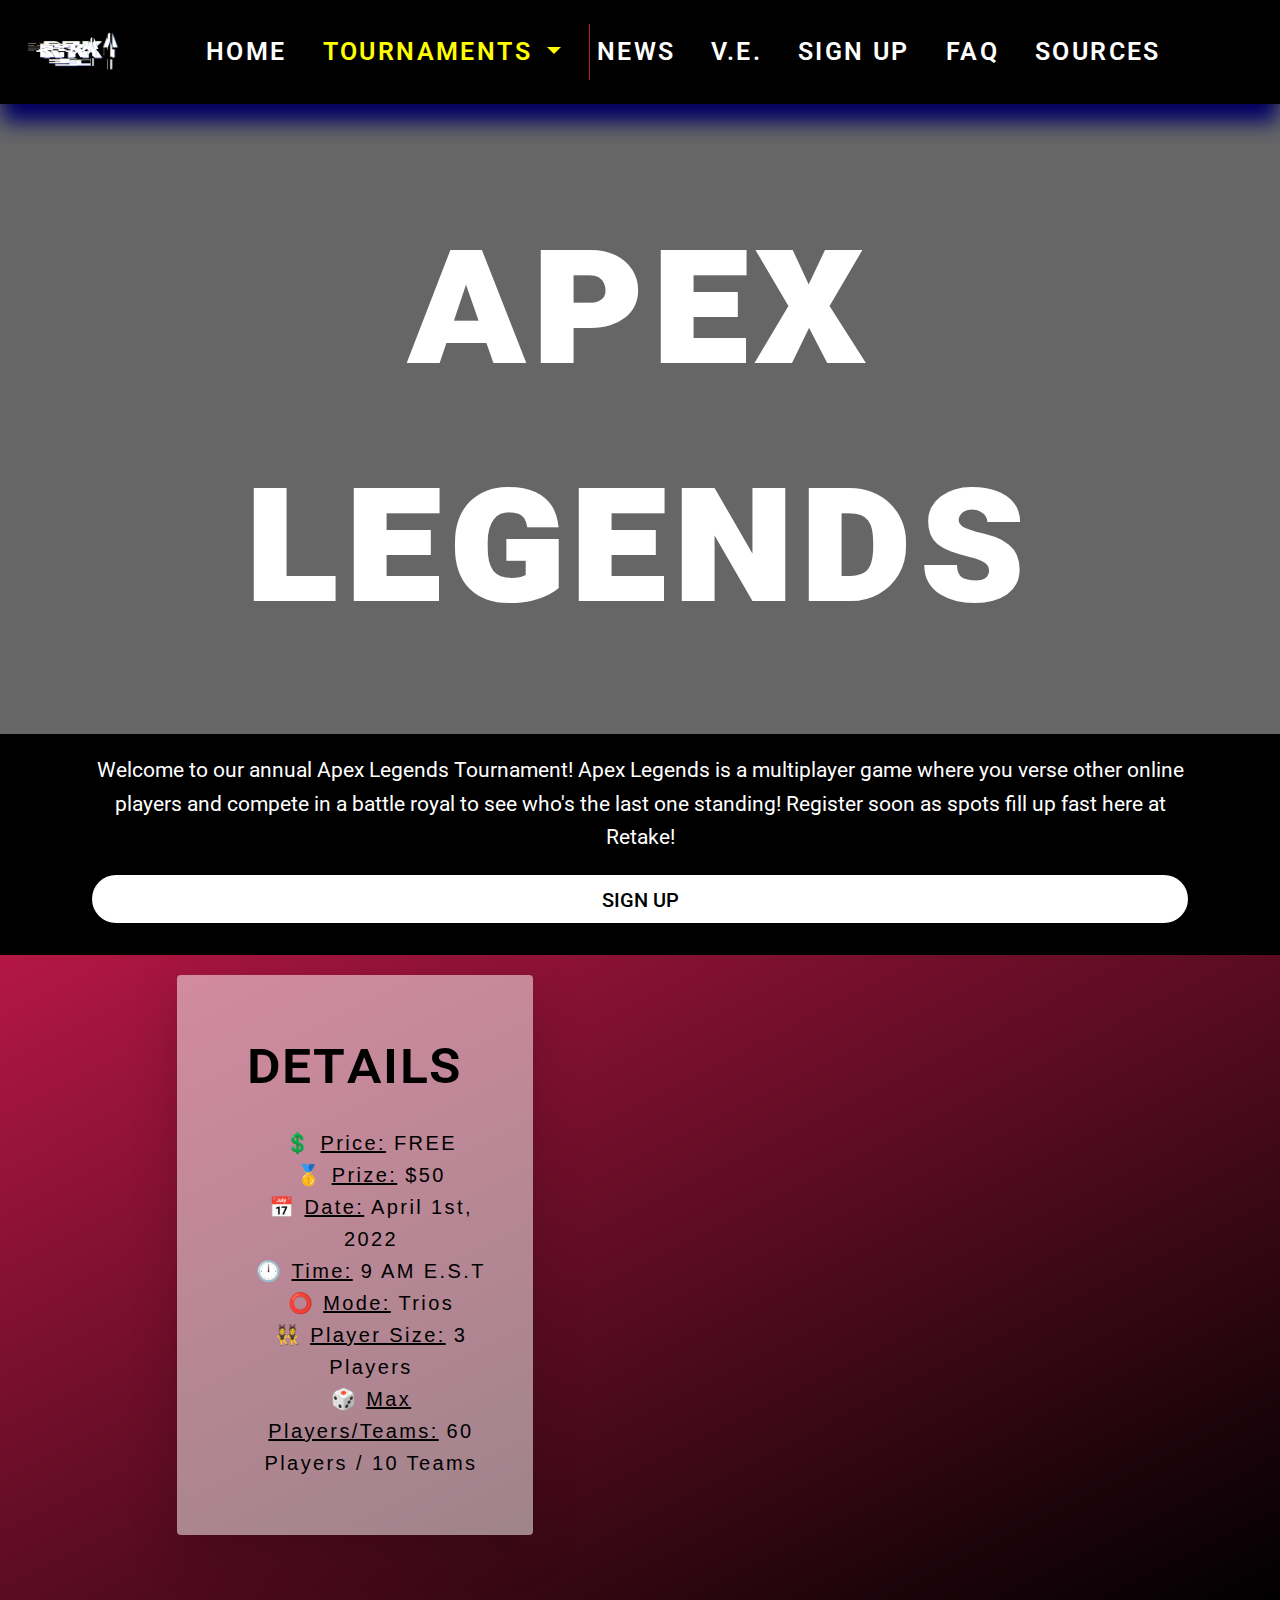
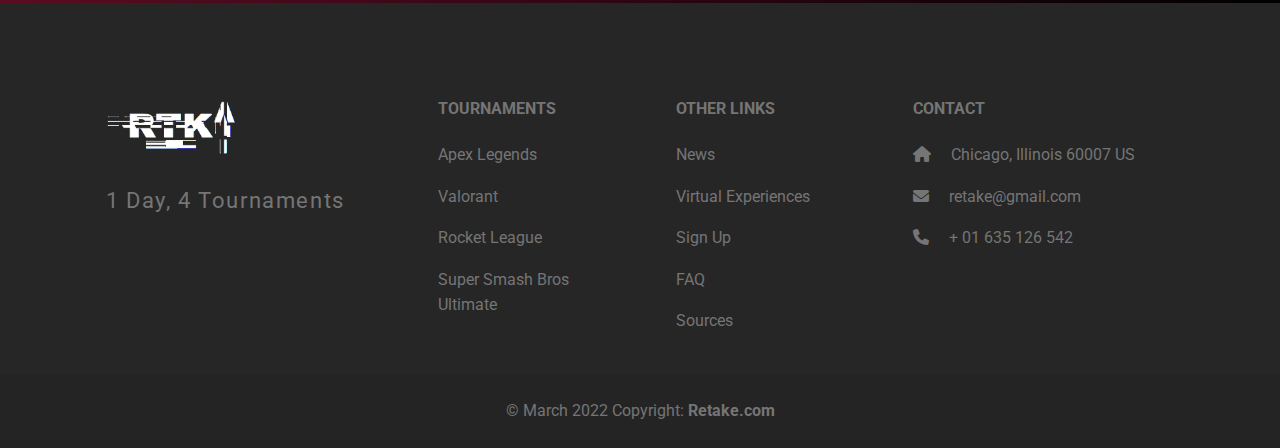
==== commit 45bf5399: "Add files via upload" ====
--- a/apexLegends.html
+++ b/apexLegends.html
@@ -34,53 +34,58 @@
 
 
 			<div class="container-fluid  p-0 navAllTop">
-								<nav class="navbar navbar-expand-lg navbar-light bg-navbar py-4 nav navbar-default">
-								<div class="container-fluid">
-								<a class="navbar-brand mt-2 mt-lg-0 navImg" href="https://sssuchy.github.io/TSA_21-22/index.html">
-								        <img
-								          src="pics/logoMini.png"
-								          height="15"
-								          alt="MDB Logo"
-								          loading="lazy"
-								        />
-								      </a>
-								
-								 <button class="navbar-toggler" type="button" data-bs-toggle="collapse" data-bs-target="#navbarNav" aria-controls="navbarNav" aria-expanded="true" aria-label="Toggle navigation">
-								 					  <span class="navbar-toggler-icon "></span>
-								 	</button>     
-
-								<div class="collapse navbar-collapse" id="navbarNav">
-								  <div class="mr-auto "></div>
-								  <ul class="navbar-nav ">
-								    <li class="nav-item navTop">
-								      <a class="nav-link  nav-link-grow-up navTop" aria-current="page" href="https://sssuchy.github.io/TSA_21-22/index.html">Home</a>
-								    </li>
-								    <li class="nav-item dropdown navTop">
-						              <a class="nav-link dropdown-toggle nav-link-grow-up navTop " href="#" id="navbarDropdown" role="button" data-bs-toggle="dropdown" aria-expanded="false" class="">
-						                Tournaments
-						              </a>
-						              <ul class="dropdown-menu navTop" aria-labelledby="navbarDropdown">
-						                <li><a class="dropdown-item active navTop" href="https://sssuchy.github.io/TSA_21-22/apexLegends.html">Apex Legends</a></li>
-						                <li><a class="dropdown-item navTop" href="https://sssuchy.github.io/TSA_21-22/valorant.html">Valorant</a></li>
-						                <li><a class="dropdown-item navTop" href="https://sssuchy.github.io/TSA_21-22/rocketLeague.html">Rocket League</a></li>
-						                <li><a class="dropdown-item navTop" href="https://sssuchy.github.io/TSA_21-22/ssbultimate.html">Super Smash Bros Ultimate</a></li>
-						              </ul>
-						            </li>
-								    <li class="nav-item navTop">
-								      <a class="nav-link hover-mode nav-link-grow-up navTop" href="https://sssuchy.github.io/TSA_21-22/news.html">News</a>
-								    </li>
-								    <li class="nav-item navTop">
-								      <a class="nav-link hover-mode nav-link-grow-up navTop" href="https://sssuchy.github.io/TSA_21-22/signUp.html">Sign Up</a>
-								    </li>
-								    <li class="nav-item navTop">
-								      <a class="nav-link hover-mode nav-link-grow-up navTop" href="https://sssuchy.github.io/TSA_21-22/faq.html">FAQ</a>
-								    </li>
-								    
-								  </ul>
-								</div>
-								</div>
-								</nav>
-							</div>
+						<nav class="navbar navbar-expand-xl bg-navbar py-4 nav">
+						<div class="container-fluid">
+						<a class="navbar-brand mt-2 mt-lg-0 navImg" href="https://sssuchy.github.io/TSA_21-22/index.html">
+						        <img
+						          src="pics/logoMini.png"
+						          height="33"
+						          
+						          alt="RTK Logo"
+						          loading="lazy"
+						        />
+						      </a>
+						<button class="navbar-toggler navHamburger" type="button" data-bs-toggle="collapse" data-bs-target="#navbarNav" aria-controls="navbarNav" aria-expanded="false" aria-label="Toggle navigation">
+						  <span class="navbar-toggler-icon "></span>
+						</button>
+						<div class="collapse navbar-collapse" id="navbarNav">
+						  <div class="mr-auto "></div>
+						  <ul class="navbar-nav ">
+						    <li class="nav-item navTop">
+						      <a class="nav-link  nav-link-grow-up navTopLink " aria-current="page" href="https://sssuchy.github.io/TSA_21-22/index.html">Home</a>
+						    </li>
+						    <li class="nav-item dropdown navTop">
+				              <a class="nav-link dropdown-toggle nav-link-grow-up navTopLink navTopLinkActive" href="#" id="navbarDropdown" role="button" data-bs-toggle="dropdown" aria-expanded="false" class="">
+				                Tournaments
+				              </a>
+				              <ul class="dropdown-menu navTop" aria-labelledby="navbarDropdown">
+				                <li><a class="dropdown-item navTop navTopLink navTournamentLink" href="https://sssuchy.github.io/TSA_21-22/apexLegends.html">Apex Legends</a></li>
+				                <li><a class="dropdown-item navTop navTopLink navTournamentLink" href="https://sssuchy.github.io/TSA_21-22/valorant.html">Valorant</a></li>
+				                <li><a class="dropdown-item navTop navTopLink navTournamentLink" href="https://sssuchy.github.io/TSA_21-22/rocketLeague.html">Rocket League</a></li>
+				                <li><a class="dropdown-item navTop navTopLink navTournamentLink" href="https://sssuchy.github.io/TSA_21-22/ssbultimate.html">Super Smash Bros Ultimate</a></li>
+				              </ul>
+				            </li>
+						    <li class="nav-item navTop">
+						      <a class="nav-link hover-mode nav-link-grow-up navTopLink" href="https://sssuchy.github.io/TSA_21-22/news.html">News</a>
+						    </li>
+						     <li class="nav-item navTop">
+						      <a class="nav-link hover-mode nav-link-grow-up navTopLink" href="https://sssuchy.github.io/TSA_21-22/virtualexperiences.html">V.E.</a>
+						    </li>
+						    <li class="nav-item navTop">
+						      <a class="nav-link hover-mode nav-link-grow-up navTopLink" href="https://sssuchy.github.io/TSA_21-22/signUp.html">Sign Up</a>
+						    </li>
+						    <li class="nav-item navTop">
+						      <a class="nav-link hover-mode nav-link-grow-up navTopLink" href="https://sssuchy.github.io/TSA_21-22/faq.html">FAQ</a>
+						    </li>
+						    <li class="nav-item navTop">
+						      <a class="nav-link hover-mode nav-link-grow-up navTopLink" href="https://sssuchy.github.io/TSA_21-22/references.html">Sources</a>
+						    </li>
+						    
+						  </ul>
+						</div>
+						</div>
+						</nav>
+					</div>
 <!-- Navbar -->
 	
 	
@@ -91,19 +96,19 @@
 		  /* Carousel styling */
        
         .carousel-item:nth-child(1) {
-          background-image: url('pics/apexBG2.JPG');
+          background-image: url('pics/newApexBG2.jpg');
           background-repeat: no-repeat;
           background-size: cover;
           background-position: center center;
         }
         .carousel-item:nth-child(2) {
-          background-image: url('pics/apexBG3.jpg');
+          background-image: url('pics/newApexBG3.jpg');
           background-repeat: no-repeat;
           background-size: cover;
           background-position: center center;
         }
         .carousel-item:nth-child(3) {
-          background-image: url('pics/apexBG1.jpg');
+          background-image: url('pics/newApexBG1.jpg');
           background-repeat: no-repeat;
           background-size: cover;
           background-position: center center;
@@ -174,22 +179,18 @@
 		<div class="gameDescription">
 			
 			<div >
-				Welcome to our annual Apex Legends Tournament! Apex Legends is a multiplayer game where you verse other online players and compete in a battle royal to see who's the last one standing! Register soon as spots fill up fast here at Retake the Skies!
+				Welcome to our annual Apex Legends Tournament! Apex Legends is a multiplayer game where you verse other online players and compete in a battle royal to see who's the last one standing! Register soon as spots fill up fast here at Retake!
 			</div>
 				
 			<div class="gameButtons">
 				<div class="container">
 					<div class="row">
-						<div class="col-sm-6 text-center">
+						<div class="col-sm-12 text-center">
 						<div class="btnTournament d-grid gap-2 col-12 mx-auto" style=";">
 							<a class="btn btnColorTournament rounded-pill" href="https://sssuchy.github.io/TSA_21-22/signUp.html" type="button"><div class="gameButtonsText">Sign Up</div></a>
 						</div>
 						</div>
-						<div class="col-sm-6 text-center">
-						<div class="btnTournament d-grid gap-2 col-12 mx-auto">
-							<button class="btn btnColorTournament rounded-pill" type="button"><div class="gameButtonsText">Current Standings</div></button>
-						</div>
-						</div>
+						
 					</div>
 				</div>
 			</div>
@@ -204,10 +205,10 @@
 		<div class="detail">
 			<div class="container ">
 				<div class="row">
-					<div class="col-sm-1">
+					<div class="col-lg-1">
 						
 					</div>
-					<div class="col-sm-4 ">
+					<div class="col-lg-4 ">
 						<div class="card shadow-lg p-3 mb-5 rounded gameCard">
 						  <div class="card-body ">
 						  	<div class="detailTitle">
@@ -217,7 +218,7 @@
 						    	<p class="card-text">
 						    		<ul class="styleBullets">	
 						    				<li>
-						    					<u>Price:</u> $5 / Player
+						    					<u>Price:</u> FREE
 						    				</li>
 						    				<li>
 						    					<u>Prize:</u> $50
@@ -250,13 +251,13 @@
 						  </div>
 						</div>
 					</div>
-					<div class="col-md-6 gameVid">
+					<div class="col-lg-6 gameVid">
 						<video class="gameActualVid" autoplay loop muted>
 							<source src="vids/valHype1.mp4" type="video/mp4">
 
 						</video>
 					</div>
-					<div class="col-sm-1">
+					<div class="col-lg-1">
 						
 					</div>
 				</div>
@@ -276,6 +277,122 @@
 
 
 	</header>
+
+	<footer>
+	
+	<footer class="text-center text-lg-start bg-dark text-muted">
+	  <!-- Section: Social media -->
+	  <section
+	    class="d-flex justify-content-center justify-content-lg-between p-4 ">
+	    <!-- Left -->
+	   
+	    <!-- Right -->
+	  </section>
+	  <!-- Section: Social media -->
+
+	  <!-- Section: Links  -->
+	  <section class="">
+	    <div class="container text-center text-md-start mt-5">
+	      <!-- Grid row -->
+	      <div class="row mt-3">
+	        <!-- Grid column -->
+	        <div class="col-md-3 col-lg-4 col-xl-3 mx-auto mb-4">
+	          <!-- Content -->
+	          <h6 class="text-uppercase fw-bold mb-4">
+	          	<a href="https://sssuchy.github.io/TSA_21-22/index.html">
+	            <img
+	              src="pics/logoMini.png"
+	              height="60"
+	              alt="RTK Logo"
+	              loading="lazy"
+	            />
+	          </h6>
+	          </a>
+	          <p class="footerText">
+	            1 Day, 4 Tournaments
+	          </p>
+	        </div>
+	        <!-- Grid column -->
+
+	        <!-- Grid column -->
+	        <div class="col-md-2 col-lg-2 col-xl-2 mx-auto mb-4">
+	          <!-- Links -->
+	          <h6 class="text-uppercase fw-bold mb-4">
+	            Tournaments
+	          </h6>
+	          <p>
+	            <a href="https://sssuchy.github.io/TSA_21-22/apexLegends.html" class="text-reset">Apex Legends</a>
+	          </p>
+	          <p>
+	            <a href="https://sssuchy.github.io/TSA_21-22/valorant.html" class="text-reset">Valorant</a>
+	          </p>
+	          <p>
+	            <a href="https://sssuchy.github.io/TSA_21-22/rocketLeague.html" class="text-reset">Rocket League</a>
+	          </p>
+	          <p>
+	            <a href="https://sssuchy.github.io/TSA_21-22/ssbultimate.html" class="text-reset">Super Smash Bros Ultimate</a>
+	          </p>
+	        </div>
+	        <!-- Grid column -->
+
+	        <!-- Grid column -->
+	        <div class="col-md-3 col-lg-2 col-xl-2 mx-auto mb-4">
+	          <!-- Links -->
+	          <h6 class="text-uppercase fw-bold mb-4">
+	            Other links
+	          </h6>
+	          <p>
+	            <a href="https://sssuchy.github.io/TSA_21-22/news.html" class="text-reset">News</a>
+	          </p>
+	          <p>
+	            <a href="https://sssuchy.github.io/TSA_21-22/virtualexperiences.html" class="text-reset">Virtual Experiences</a>
+	          </p>
+	          <p>
+	            <a href="https://sssuchy.github.io/TSA_21-22/signUp.html" class="text-reset">Sign Up</a>
+	          </p>
+	          <p>
+	            <a href="https://sssuchy.github.io/TSA_21-22/faq.html" class="text-reset">FAQ</a>
+	          </p>
+	          <p>
+	            <a href="https://sssuchy.github.io/TSA_21-22/references.html" class="text-reset">Sources</a>
+	          </p>
+	        </div>
+	        <!-- Grid column -->
+
+	        <!-- Grid column -->
+	        <div class="col-md-4 col-lg-3 col-xl-3 mx-auto mb-md-0 mb-4">
+	          <!-- Links -->
+	          <h6 class="text-uppercase fw-bold mb-4">
+	            Contact
+	          </h6>
+	          <p><i class="fas fa-home me-3"></i> Chicago, Illinois 60007 US</p>
+	          <p>
+	            <i class="fas fa-envelope me-3"></i>
+	            retake@gmail.com
+	          </p>
+	          <p><i class="fas fa-phone me-3"></i> + 01 635 126 542</p>
+	          
+	        </div>
+	        <!-- Grid column -->
+	      </div>
+	      <!-- Grid row -->
+	    </div>
+	  </section>
+	  <!-- Section: Links  -->
+
+	  <!-- Copyright -->
+	  <div class="text-center p-4" style="background-color: rgba(0, 0, 0, 0.05);">
+	    © March 2022 Copyright:
+	    <a class="text-reset fw-bold" href="https://sssuchy.github.io/TSA_21-22/index.html">Retake.com</a>
+	  </div>
+	  <!-- Copyright -->
+	</footer>
+          
+
+
+
+
+
 <body>
 	<script src="https://cdnjs.cloudflare.com/ajax/libs/jquery/3.5.1/jquery.min.js" integrity="sha512-bLT0Qm9VnAYZDflyKcBaQ2gg0hSYNQrJ8RilYldYQ1FxQYoCLtUjuuRuZo+fjqhx/qtq/1itJ0C2ejDxltZVFg==" crossorigin="anonymous"></script>
 	<script src="https://cdn.jsdelivr.net/npm/@popperjs/core@2.6.0/dist/umd/popper.min.js" integrity="sha384-KsvD1yqQ1/1+IA7gi3P0tyJcT3vR+NdBTt13hSJ2lnve8agRGXTTyNaBYmCR/Nwi" crossorigin="anonymous"></script>
--- a/cssStyle.css
+++ b/cssStyle.css
@@ -1,8 +1,8 @@
-/*GLOBAL CHANGE WHEN SCREEN SIZE DIFFERS  //////////////////////////////////////////////////////////////////////////////////////*/*/
+/*GLOBAL CHANGE WHEN SCREEN SIZE DIFFERS  //////////////////////////////////////////////////////////////////////////////////////*/
 @media (max-width:  600px){ /* if screen is small do this */
 	.gameName{
-		font-size: 12vh;
-		color: white !important;
+		font-size: 11vh !important;
+		color: yellow; !important;
 	}
 	.signUpTitle{
 		font-size: 12vh;
@@ -21,8 +21,26 @@
 		font-size: 8vh;
 	}
 	.homeImg{
-		max-width: 1vh !important;
+		max-width: 50vh !important;
   
+	}
+	.homeAboutMain{
+		font-size: 5vh !important;
+	}
+	.homeAboutNum{
+		font-size: 8vh !important;
+	}
+	.navTopLink{
+		font-size: 22px !important;
+	}
+	.navTournamentLink{
+		font-size: 16px !important;
+	}
+	.faqIMG{
+		display: none;
+	}
+	.headlineDes{
+		font-size: 16px !important;
 	}
 }
 
@@ -53,6 +71,15 @@
 	.homeImg{
 		max-width: 100vh;
   
+	}
+	.homeAboutMain{
+		font-size: 8vh;
+	}
+	.homeAboutNum{
+		font-size: 11vh !important;
+	}
+	.navTopLink{
+		font-size: 25px !important;
 	}
 	
 }
@@ -162,12 +189,12 @@
 }
 .gameCard{
 	background-color: rgb(255, 255, 255, 0.5) !important;
-
+	transition: background-color 0.2s;
 }
 .gameCard:hover{
 	background-color: rgb(255, 255, 255, 0.9) !important;
 	overflow: hidden;
-	transition: background-color 0.2s;
+	
 
 }
 .detailTitle{
@@ -268,6 +295,13 @@
 
 
 }
+.stepsBullets{
+	text-align: left;
+	line-height: 3rem;
+	
+
+
+}
 
 /*NEWS CSSSS*/
 
@@ -302,7 +336,7 @@
 .newsBg{
 	height: 60vh;
 	background-image: url(pics/gamer.jpg);
-	background-color: rgb(0, 0, 0,0.9);
+	background-color: rgb(0, 0, 0,0.3) !important;
 	background-repeat: no-repeat;
 	background-size: cover;
 	background-position: center center;
@@ -311,7 +345,9 @@
 	color: white;
 	text-align: center;
 	align-content: center;
-	font-size: 18px;
+	font-size: 32px;
+	letter-spacing: .1rem;
+	line-height: 2;
 }
 .author{
 	color: black;
@@ -660,14 +696,15 @@
 
 }
 .homeAboutMain{
-	font-size: 50px;
+	
 	letter-spacing: .2rem;
 	text-align: center;
 	color: var(--main-bg-color);
 	font-family: "fantasy",Copperplate;
 	font-weight: 700;
 	text-transform: uppercase;
-
+	padding-left: 20px !important;
+	padding-right: 20px !important;
 	transition: transform .4s;
 }
 .homeAboutMain:hover{
@@ -676,7 +713,7 @@
 }
 
 .homeAboutNum{
-	font-size: 70px !important;
+	
 	color: white !important;
 
 }
@@ -860,6 +897,11 @@
 .homeInput{
 	color: white !important;
 }
+.homeSignUpBtn{
+	text-align: center;
+	padding-bottom: 50px;
+
+}
 
 
 /*NAV BAR //////////////////////////////////////////////////////////////////////////////////////*/
@@ -889,13 +931,25 @@
 
 
 .navTopLink{
-	color: white!important;
-		background: black !important;
+	color: white !important;
+	background: black !important;
 	 background: linear-gradient(to left, black 50%, var(--main-bg-color) 50%) right !important;
     background-size: 200% !important;
-    transition: .5s ease-out !important;
+    transition:  .5s ease-out !important;
+
+    
+    margin: auto !important;
+    text-align: center !important;
+    
+    font-weight: 600 !important;
+    letter-spacing: .15rem !important;
+    text-transform: uppercase;
+ 
 
 }	
+.navTopLinkActive{
+	color: yellow !important;
+}
 .navTopLink:hover{
 	background-position: left !important;
 }
@@ -976,12 +1030,37 @@
 .navbar-toggler {
     padding: 0.25rem 0.75rem;
     font-size: 1.25rem;
-    line-height: 1;
+    height: auto !important;
+
     background-color: grey !important;
-    border: 1px solid grey !important;
+    border: 1px solid yellow !important;
     border-radius: 0.25rem;
-    transition: box-shadow .15s ease-in-out;
+    
+}
+.navHamburger{
+	background-color: var(--main-bg-color) !important;
+}
+.navHamburger .navbar-toggler-icon{
+	
+	background-image: url(
+	"data:image/svg+xml;charset=utf8,%3Csvg viewBox='0 0 32 32' xmlns='http://www.w3.org/2000/svg'%3E%3Cpath stroke='rgba(255, 255, 255, 1)' stroke-width='2' stroke-linecap='round' stroke-miterlimit='10' d='M4 8h24M4 16h24M4 24h24'/%3E%3C/svg%3E") !important;
+	        }
+
+	
 }
 .navImg:hover{
 	box-shadow: none !important;
 }
+.footerText{
+	font-size: 22px;
+	letter-spacing: .1rem;
+}
+
+
+
+
+
+
+.sourcesText{
+	color: white;
+}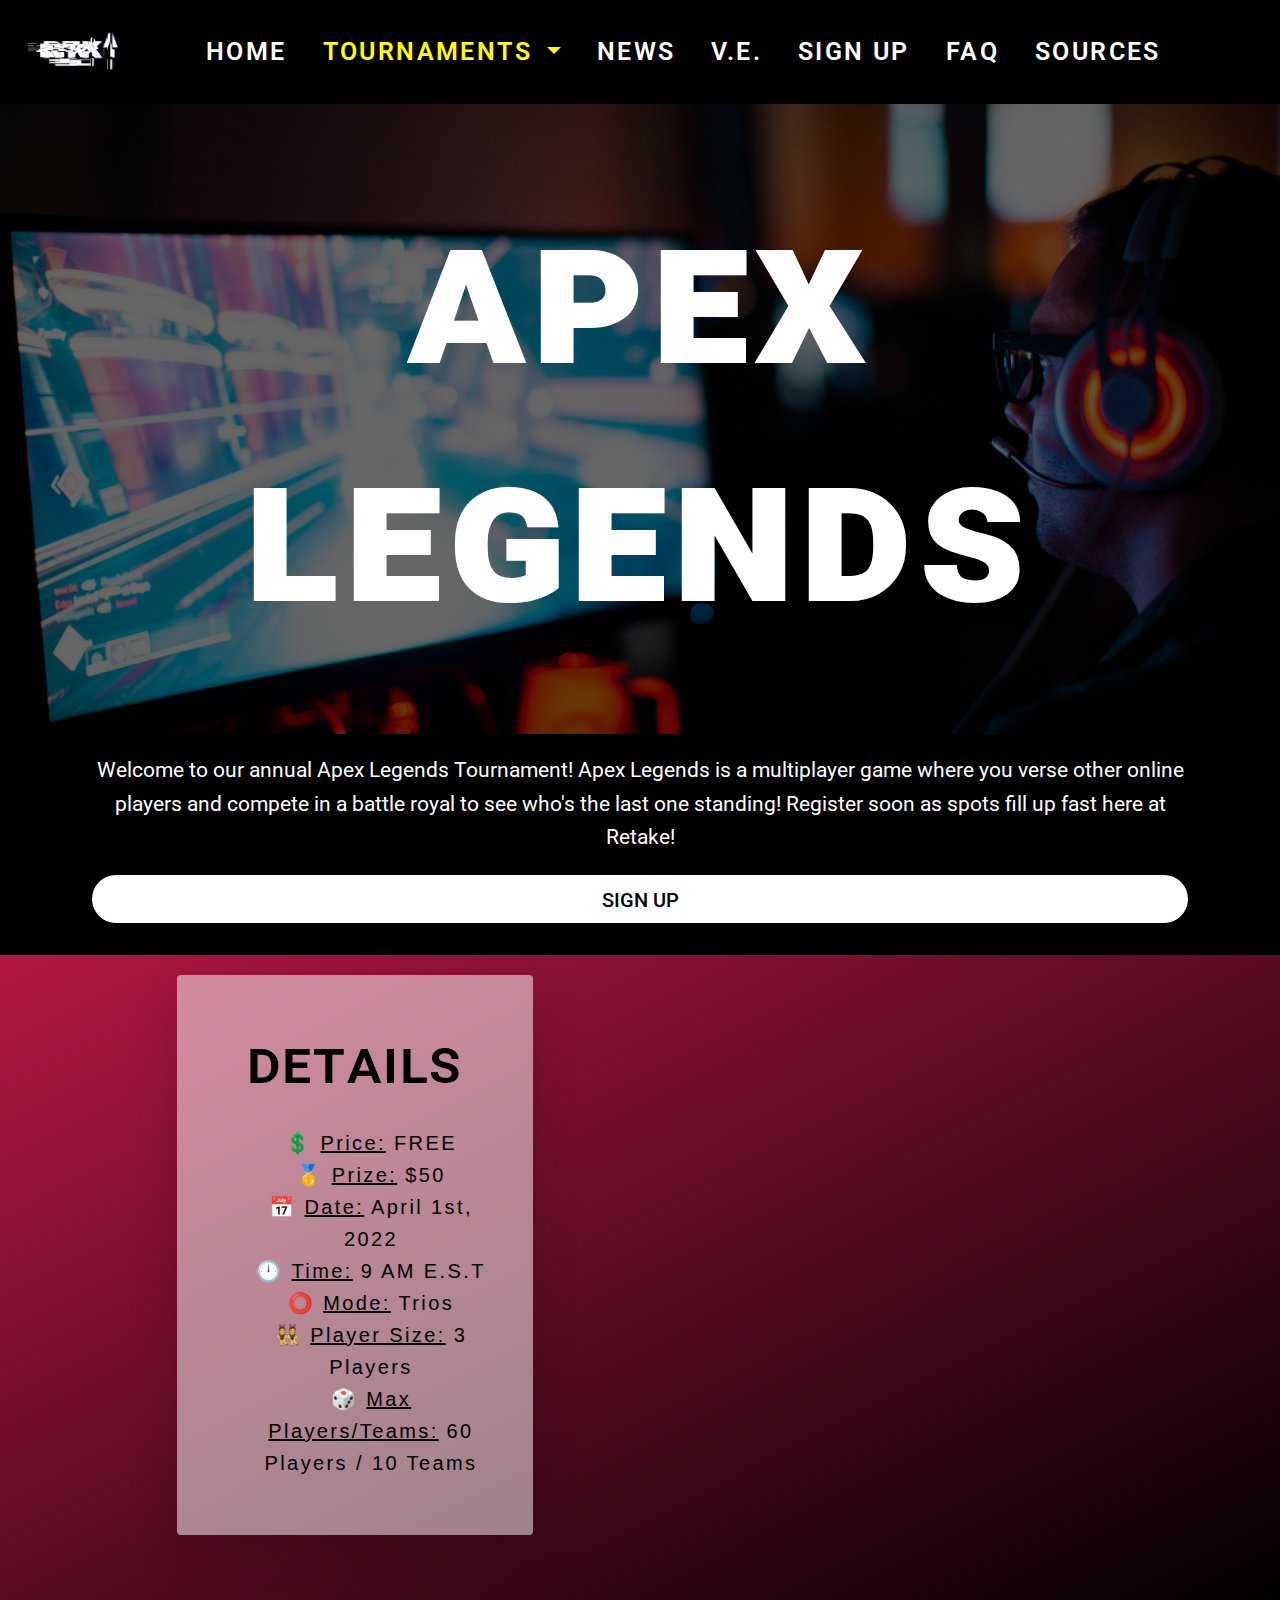
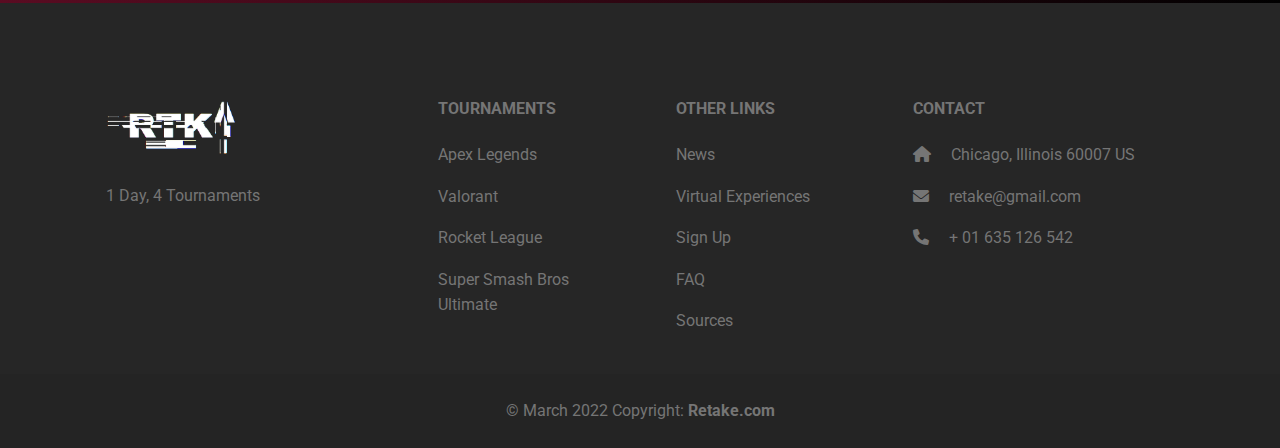
==== commit a62ea971: "Add files via upload" ====
--- a/apexLegends.html
+++ b/apexLegends.html
@@ -253,7 +253,7 @@
 					</div>
 					<div class="col-lg-6 gameVid">
 						<video class="gameActualVid" autoplay loop muted>
-							<source src="vids/valHype1.mp4" type="video/mp4">
+							<source src="vids/ssbuhypevid.mp4" type="video/mp4">
 
 						</video>
 					</div>
--- a/cssStyle.css
+++ b/cssStyle.css
@@ -2,7 +2,14 @@
 @media (max-width:  600px){ /* if screen is small do this */
 	.gameName{
 		font-size: 11vh !important;
-		color: yellow; !important;
+		
+	}
+	.valGameName{
+		font-size: 11vh !important;
+	}
+	.ssbuGameName{
+		font-size: 9vh !important;
+		line-height: 1 !important;
 	}
 	.signUpTitle{
 		font-size: 12vh;
@@ -16,6 +23,9 @@
 		font-size: 12vh;
 		color: white !important;
 	}
+	.sourcesTitle{
+		font-size: 12vh;
+	}
 
 	.headline{
 		font-size: 8vh;
@@ -42,6 +52,7 @@
 	.headlineDes{
 		font-size: 16px !important;
 	}
+
 }
 
 
@@ -52,6 +63,13 @@
 		font-size: 22vh;
 		color: white; !important;
 	}
+	.valGameName{
+		font-size: 17vh !important;
+	}
+	.ssbuGameName{
+		font-size: 14vh !important;
+		line-height: 1 !important;
+	}
 	.signUpTitle{
 		font-size: 18vh;
 		color: white; !important;
@@ -80,6 +98,9 @@
 	}
 	.navTopLink{
 		font-size: 25px !important;
+	}
+	.sourcesTitle{
+		font-size: 18vh;
 	}
 	
 }
@@ -409,10 +430,9 @@
 
 
 
-
 /* FAQ PAGE  //////////////////////////////////////////////////////////////////////////////////////*/
 .faqHeader{
-	background-image: linear-gradient(var(--main-bg-color), var(--faqBG)) !important;
+	background-image: linear-gradient(to bottom right,var(--main-bg-color), var(--secondary-bg-color));
 	/*background-color: var(--main-bg-color) !important;*/
 	color: grey;
 	color: white;
@@ -934,7 +954,7 @@
 	color: white !important;
 	background: black !important;
 	 background: linear-gradient(to left, black 50%, var(--main-bg-color) 50%) right !important;
-    background-size: 200% !important;
+    background-size: 205% !important;
     transition:  .5s ease-out !important;
 
     
@@ -995,7 +1015,7 @@
 
 .navAllTop{
 	overflow: visible;
-	box-shadow:0 20px 20px -2px blue;;
+	/*box-shadow:0 20px 20px -2px blue;;*/
 	z-index: 90000;
 	padding-right: 30px !important;
 	text-align: center;
@@ -1048,9 +1068,7 @@
 
 	
 }
-.navImg:hover{
-	box-shadow: none !important;
-}
+
 .footerText{
 	font-size: 22px;
 	letter-spacing: .1rem;
@@ -1063,4 +1081,9 @@
 
 .sourcesText{
 	color: white;
+	word-wrap: break-word;
+}
+.sourcesTitle{
+	color: white;
+	font-variant-caps: all-small-caps;
 }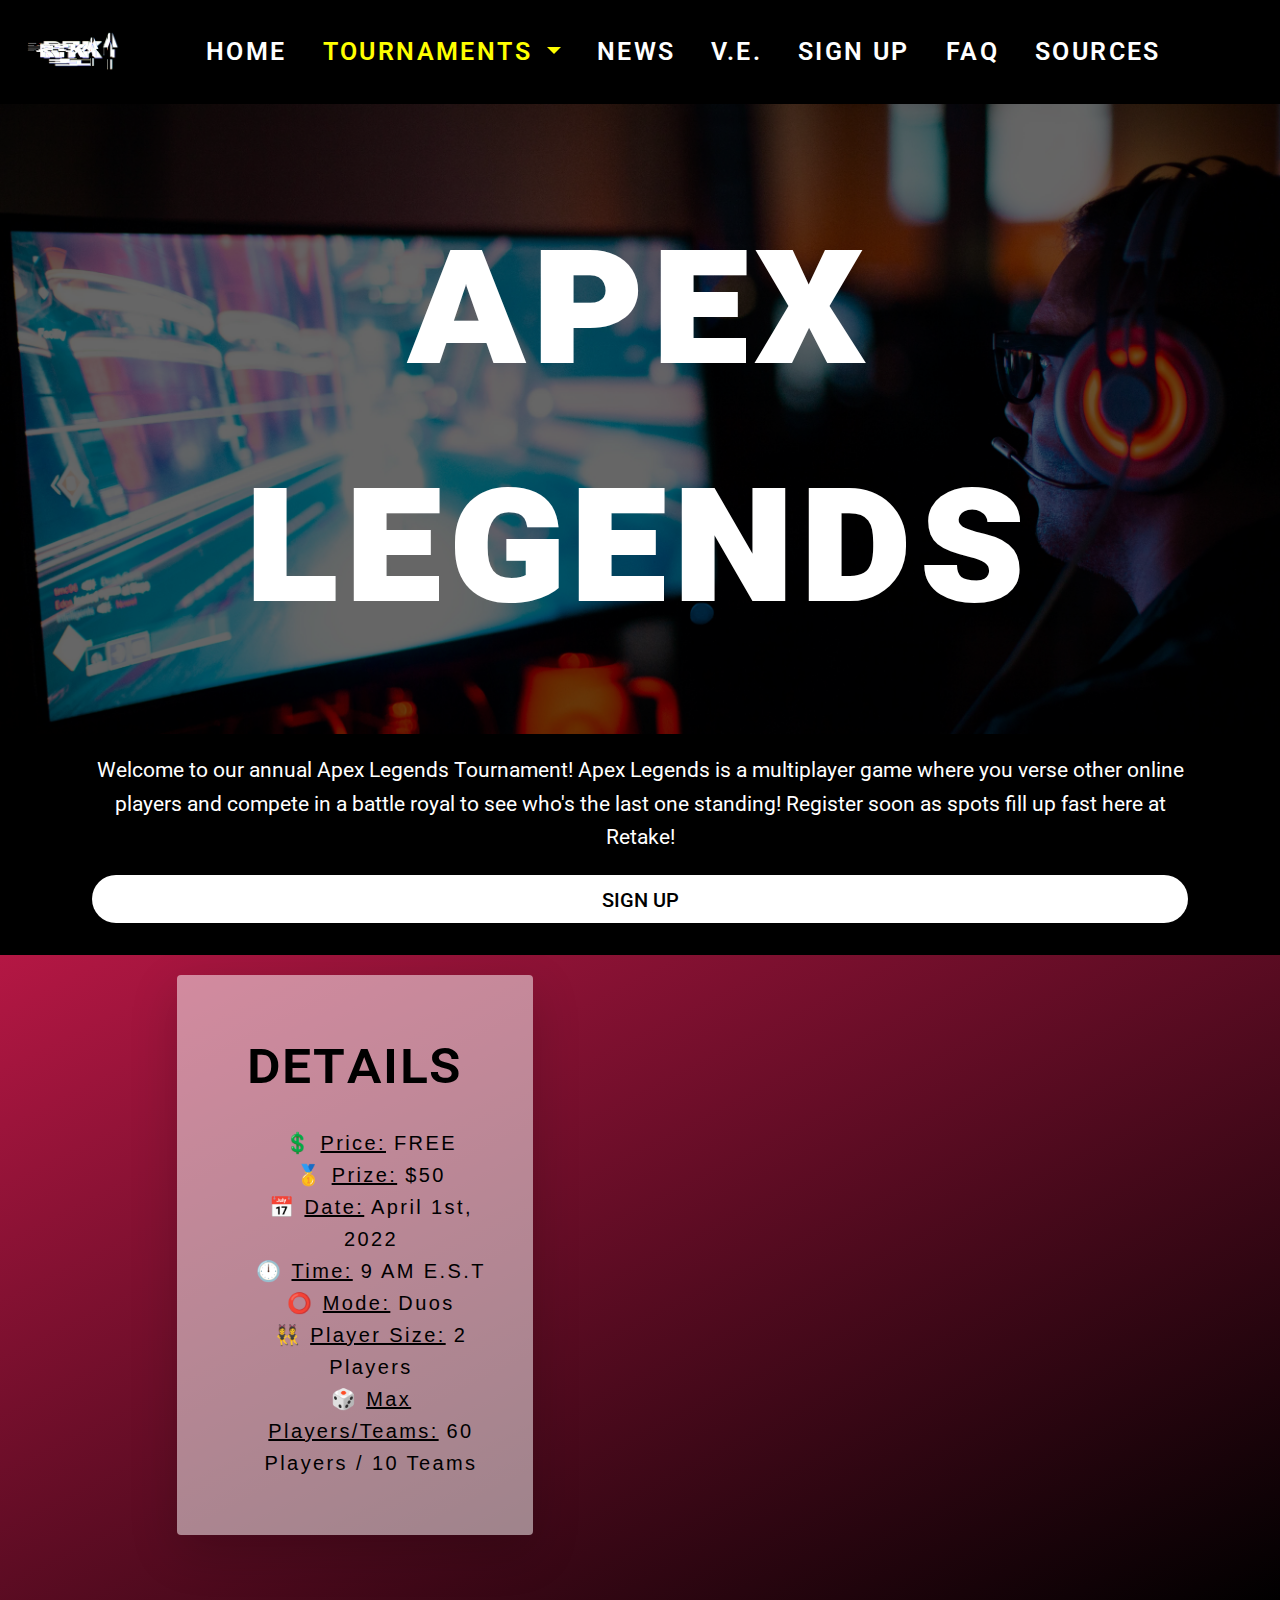
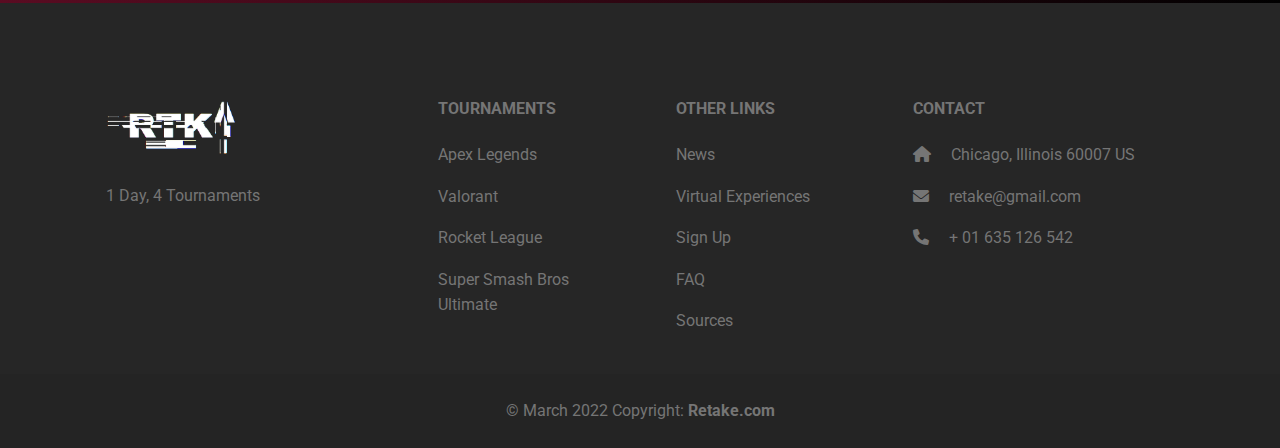
==== commit 29440736: "Update apexLegends.html" ====
--- a/apexLegends.html
+++ b/apexLegends.html
@@ -231,10 +231,10 @@
 						    					<u>Time:</u> 9 AM E.S.T
 						    				</li>
 						    				<li>
-						    					<u>Mode:</u> Trios
+						    					<u>Mode:</u> Duos
 						    				</li> 
 						    				<li>
-						    					<u>Player Size:</u> 3 Players
+						    					<u>Player Size:</u> 2 Players
 						    				</li>
 						    				<li>
 						    					<u>Max Players/Teams:</u> 60 Players / 10 Teams
@@ -399,4 +399,4 @@
     <script src="https://cdn.jsdelivr.net/npm/bootstrap@5.0.0-beta2/dist/js/bootstrap.min.js" integrity="sha384-nsg8ua9HAw1y0W1btsyWgBklPnCUAFLuTMS2G72MMONqmOymq585AcH49TLBQObG" crossorigin="anonymous"></script>
     <script type="text/javascript" src="js/mdb.min.js"></script>
 
-</html>+</html>
--- a/cssStyle.css
+++ b/cssStyle.css
@@ -17,11 +17,11 @@
 	}
 	.news{
 		font-size: 12vh;
-		color: white !important;
+		
 	}
 	.faqHeaderText{
 		font-size: 12vh;
-		color: white !important;
+		
 	}
 	.sourcesTitle{
 		font-size: 12vh;
@@ -51,6 +51,16 @@
 	}
 	.headlineDes{
 		font-size: 16px !important;
+	}
+	.veHeadlineDes{
+		font-size: 18px !important;
+	}
+	.veHeadline{
+		font-size: 8vh !important;
+	}
+	.faqBody{
+		font-size: 18px !important;
+		line-height: 3.5vh !important;
 	}
 
 }
@@ -63,8 +73,14 @@
 		font-size: 22vh;
 		color: white; !important;
 	}
+	.veHeadlineDes{
+		font-size: 25px !important;
+	}
+	.veHeadline{
+		font-size: 14vh !important;
+	}
 	.valGameName{
-		font-size: 17vh !important;
+		font-size: 14vh !important;
 	}
 	.ssbuGameName{
 		font-size: 14vh !important;
@@ -77,14 +93,14 @@
 	}
 	.news{
 		font-size: 18vh;
-		color: white; !important;
+		
 	}
 	.faqHeaderText{
 		font-size: 18vh;
-		color: white; !important;
+		
 	}
 	.headline{
-		font-size: 12vh;
+		font-size: 18vh;
 	}
 	.homeImg{
 		max-width: 100vh;
@@ -328,9 +344,10 @@
 
 .newsHeader{
 	/*background-image: linear-gradient(to bottom right, yellow, black, yellow);*/
-	background-image: linear-gradient(to bottom right,var(--main-bg-color), var(--secondary-bg-color));
-	color: grey;
-	color: white;
+	/*background-image: linear-gradient(to bottom right,var(--main-bg-color), var(--secondary-bg-color));*/
+	background-color: white;
+	
+	color: black !important;
 	font-variant-caps: all-small-caps;
 	/*font-size: 10vh;*/
 	font-weight: 900;
@@ -370,6 +387,19 @@
 	letter-spacing: .1rem;
 	line-height: 2;
 }
+.veHeadlineDes{
+	color: white;
+	text-align: center;
+	align-content: center;
+	font-size: 25px;
+	letter-spacing: .1rem;
+	line-height: 2;
+}
+.veHeadline{
+	font-variant-caps: all-small-caps;
+	text-align: center;
+	color: white;
+}
 .author{
 	color: black;
 	font-size: 15px;
@@ -431,11 +461,26 @@
 
 
 /* FAQ PAGE  //////////////////////////////////////////////////////////////////////////////////////*/
+/*.faqHeader::before{
+	content: '';
+  background: #54b3d6;
+  display: block;
+  position: absolute;
+  bottom: -3px;
+  left: 0;
+  width: 100%;
+  height: 3px;
+}*/
 .faqHeader{
-	background-image: linear-gradient(to bottom right,var(--main-bg-color), var(--secondary-bg-color));
-	/*background-color: var(--main-bg-color) !important;*/
-	color: grey;
-	color: white;
+	/*background-image: linear-gradient(to bottom right,var(--main-bg-color), var(--secondary-bg-color));*/
+	background-color: var(--faqBG) !important;
+	/*border-radius: 10px;
+	border-width: 32px;
+	border-color: black;
+	border-style: solid;*/
+	border-bottom: 5px solid black;
+	
+	color: black !important;
 	font-variant-caps: all-small-caps;
 	/*font-size: 10vh;*/
 	font-weight: 900;
@@ -451,6 +496,10 @@
 .allFAQ{
 	/*background: radial-gradient(var(--main-bg-color), var(--secondary-bg-color)) !important;*/
 	background-color: var(--faqBG) !important;
+	font-family: "Trebuchet MS";
+	font-weight: 900 !important;
+	line-height: 4rem ;
+	color: blue !important;
 }
 .faqLeftImg{
 	padding-left: 20px;
@@ -458,6 +507,9 @@
 	padding-right: 20px;
 	padding-bottom: 20px;
 
+}
+.faqBody{
+	color: darkblue !important;
 }
 .faqRightImg{
 		padding-left: 20px;
@@ -479,7 +531,7 @@
 	color: black !important;
 }
 .accordianText{
-	font-size: 25px !important;
+	font-size: 25px ;
 	background-color: var(--faqBG) !important;
 	color: black !important;
 }
@@ -1086,4 +1138,4 @@
 .sourcesTitle{
 	color: white;
 	font-variant-caps: all-small-caps;
-}+}
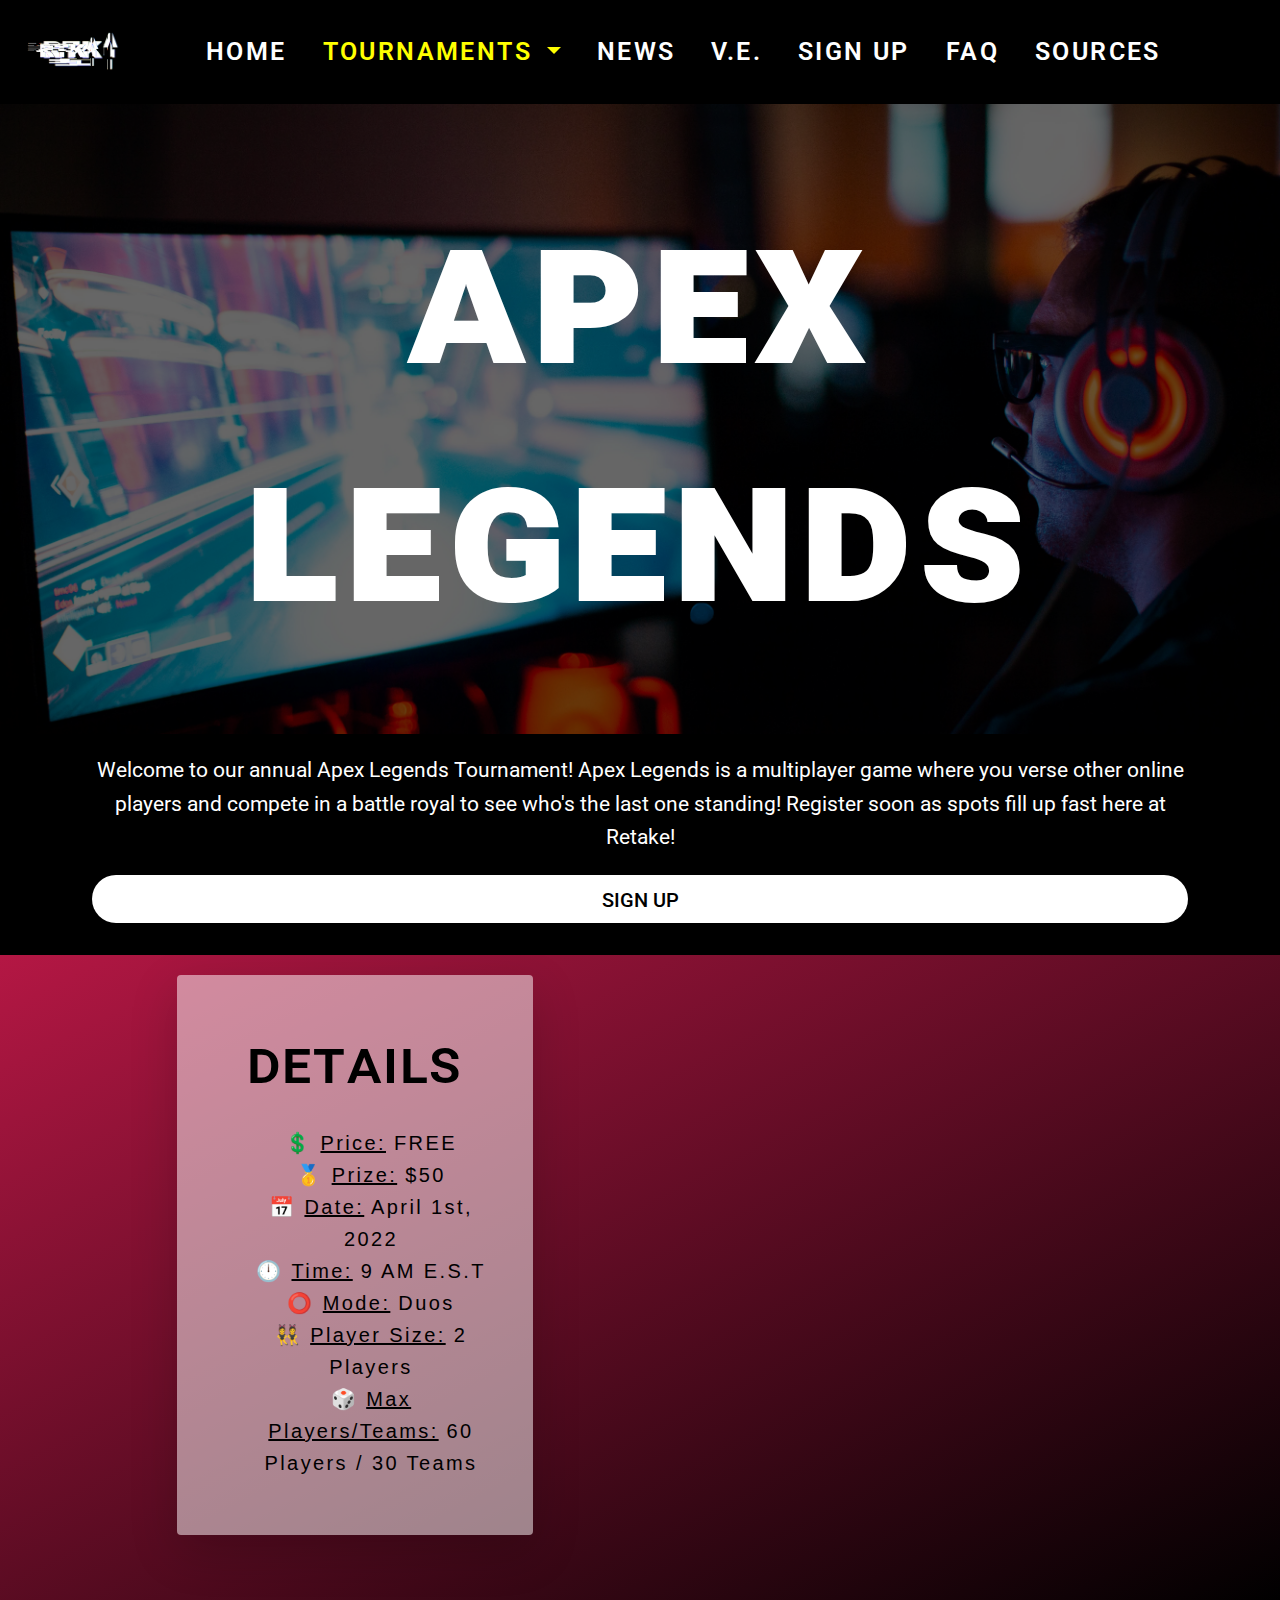
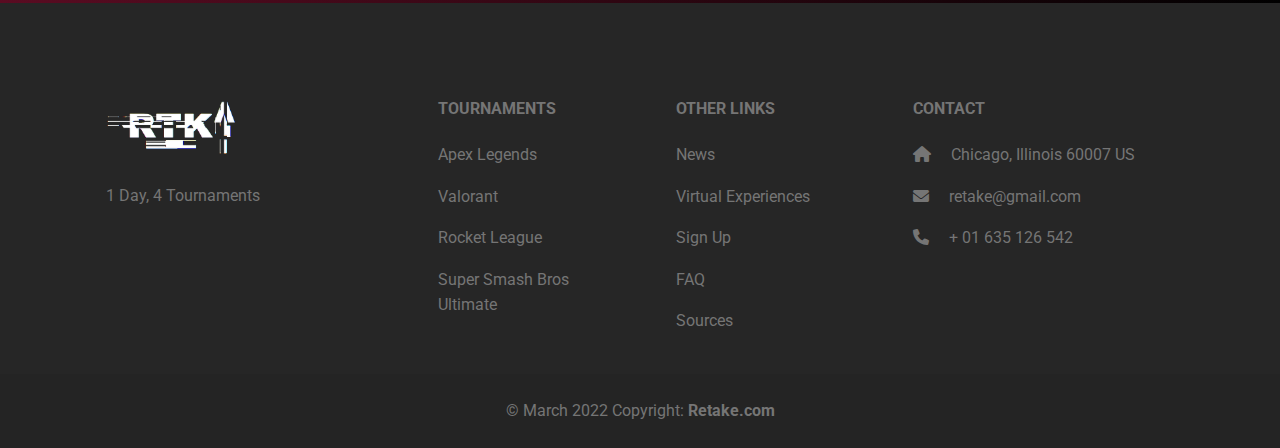
==== commit 243a91d1: "Update apexLegends.html" ====
--- a/apexLegends.html
+++ b/apexLegends.html
@@ -237,7 +237,7 @@
 						    					<u>Player Size:</u> 2 Players
 						    				</li>
 						    				<li>
-						    					<u>Max Players/Teams:</u> 60 Players / 10 Teams
+						    					<u>Max Players/Teams:</u> 60 Players / 30 Teams
 						    				</li>
 
 
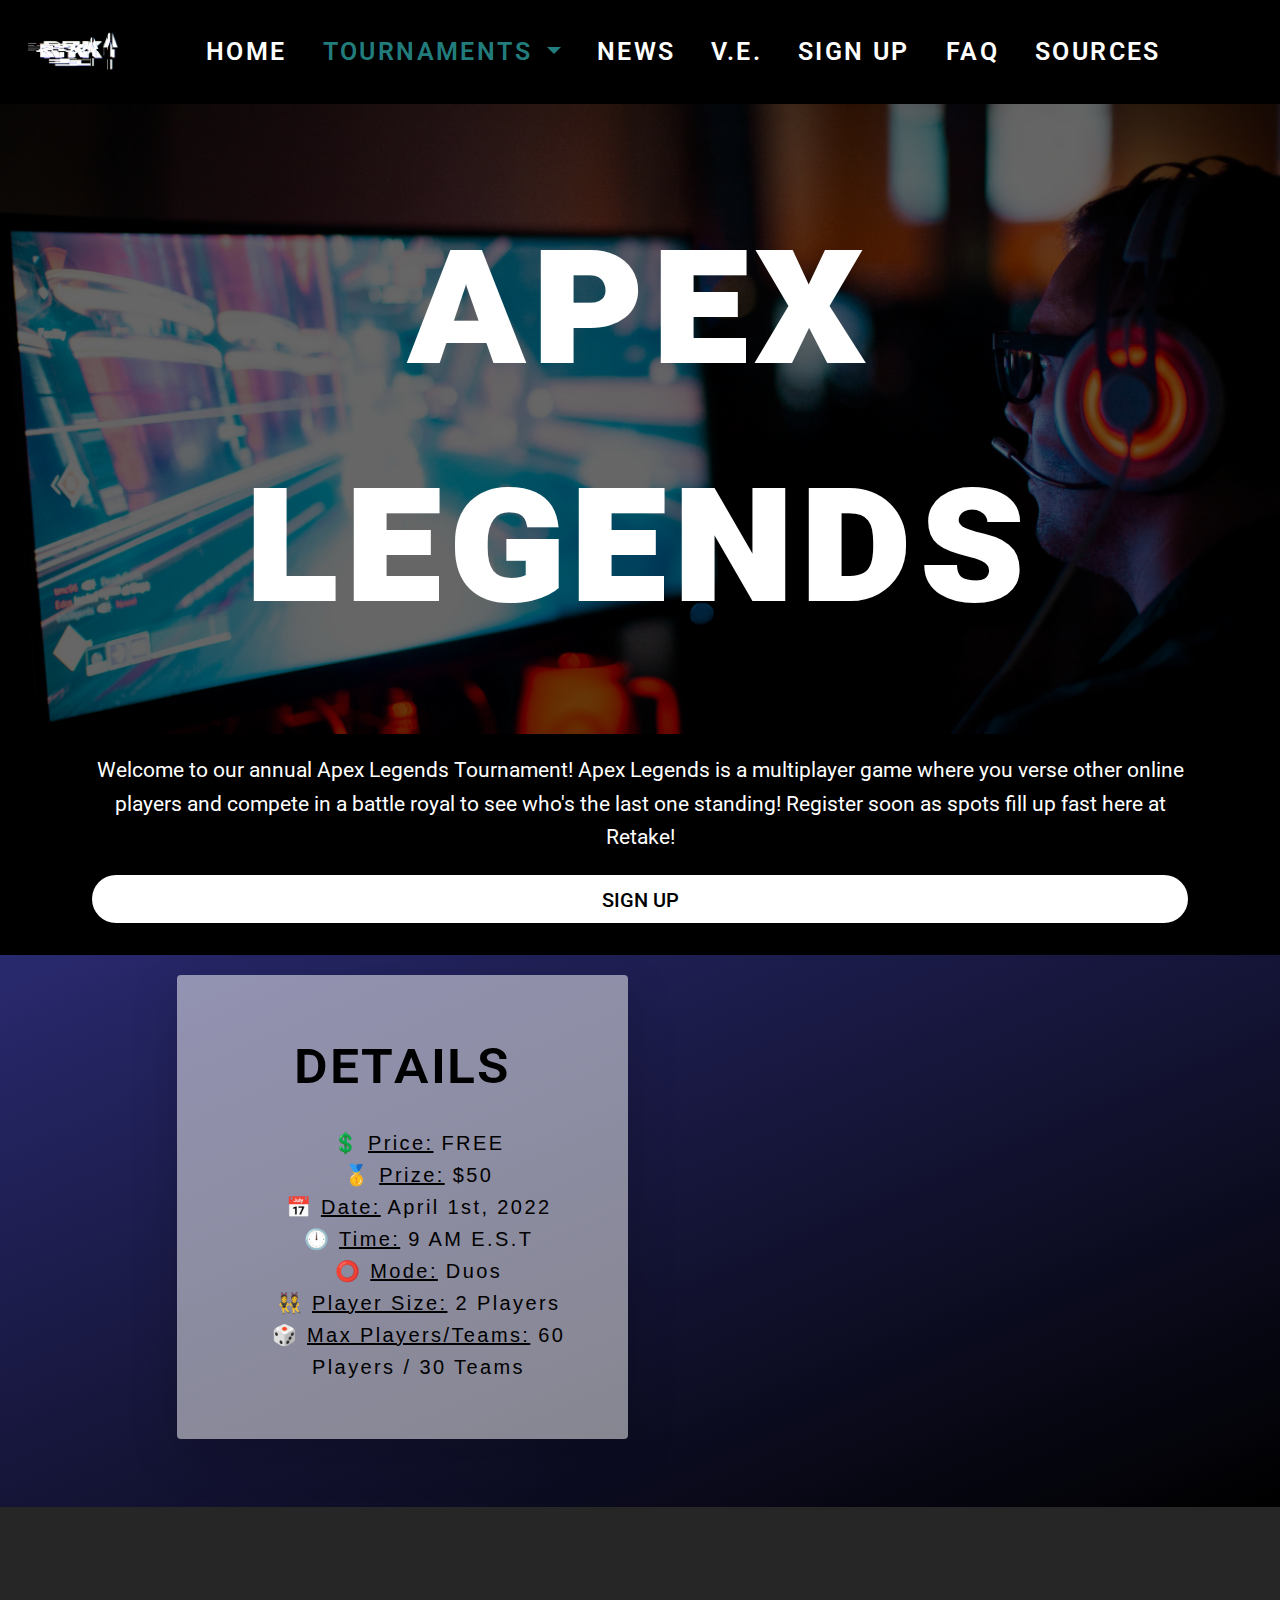
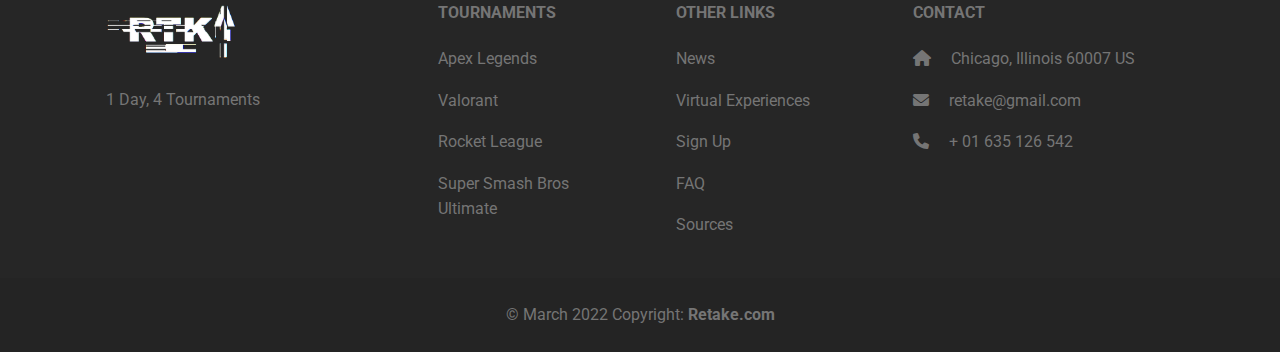
==== commit 0e9d4ad3: "Add files via upload" ====
--- a/apexLegends.html
+++ b/apexLegends.html
@@ -208,7 +208,7 @@
 					<div class="col-lg-1">
 						
 					</div>
-					<div class="col-lg-4 ">
+					<div class="col-lg-5 ">
 						<div class="card shadow-lg p-3 mb-5 rounded gameCard">
 						  <div class="card-body ">
 						  	<div class="detailTitle">
@@ -251,7 +251,7 @@
 						  </div>
 						</div>
 					</div>
-					<div class="col-lg-6 gameVid">
+					<div class="col-lg-5 gameVid">
 						<video class="gameActualVid" autoplay loop muted>
 							<source src="vids/ssbuhypevid.mp4" type="video/mp4">
 
--- a/cssStyle.css
+++ b/cssStyle.css
@@ -1,22 +1,22 @@
 /*GLOBAL CHANGE WHEN SCREEN SIZE DIFFERS  //////////////////////////////////////////////////////////////////////////////////////*/
-@media (max-width:  600px){ /* if screen is small do this */
+@media (max-width:  750px){ /* if screen is small do this */
 	.gameName{
 		font-size: 11vh !important;
 		
 	}
 	.valGameName{
-		font-size: 11vh !important;
+		font-size: 7vh !important;
 	}
 	.ssbuGameName{
 		font-size: 9vh !important;
 		line-height: 1 !important;
 	}
 	.signUpTitle{
-		font-size: 12vh;
+		font-size: 11vh;
 		color: white !important;
 	}
 	.news{
-		font-size: 12vh;
+		font-size: 8vh;
 		
 	}
 	.faqHeaderText{
@@ -32,7 +32,6 @@
 	}
 	.homeImg{
 		max-width: 50vh !important;
-  
 	}
 	.homeAboutMain{
 		font-size: 5vh !important;
@@ -62,13 +61,40 @@
 		font-size: 18px !important;
 		line-height: 3.5vh !important;
 	}
-
-}
-
-
-
-
-@media (min-width:  600px){ /* if screen is big do this */
+	.collab:hover{
+		transform: none !important;
+	}
+	.homeCardEach:hover{
+		transform: none !important;
+		background-color: #2d2e30 !important;
+		transition: none !important;
+	}
+	.homeCardEach{
+		transform: none !important;
+		transform: translateY(0%);
+	}
+	.homeCardEachCenter:hover{
+				transform: none !important;
+		transition: none !important;
+
+	}
+	.homeCardEachCenter{
+				transform: none !important;
+				background-color: #2d2e3b !important;
+		transition: none !important;
+		
+	}
+	.text-decoimg-1{
+
+	}
+
+}
+
+
+
+
+
+@media (min-width:  750px){ /* if screen is big do this */
  	.gameName{
 		font-size: 22vh;
 		color: white; !important;
@@ -80,7 +106,7 @@
 		font-size: 14vh !important;
 	}
 	.valGameName{
-		font-size: 14vh !important;
+		font-size: 90px !important;
 	}
 	.ssbuGameName{
 		font-size: 14vh !important;
@@ -92,7 +118,7 @@
 
 	}
 	.news{
-		font-size: 18vh;
+		font-size: 15vh;
 		
 	}
 	.faqHeaderText{
@@ -100,7 +126,7 @@
 		
 	}
 	.headline{
-		font-size: 18vh;
+		font-size: 15vh;
 	}
 	.homeImg{
 		max-width: 100vh;
@@ -118,14 +144,18 @@
 	.sourcesTitle{
 		font-size: 18vh;
 	}
+	.text-decoimg-1{
+		
+	}
 	
 }
 :root{
   --main-bg-color: #B41744;
   --secondary-bg-color: black;
+  --teamBlue:  rgb(41,41,111);
   --offBlack: #1a1915;
   --faqBG:  #eeeeee;
-  
+  #29294e
 }
 
 @keyframes fadeIn {
@@ -219,7 +249,7 @@
 }
 .detail{
 	padding-top: 20px;
-	background-image: linear-gradient(to bottom right, var(--main-bg-color),var(--secondary-bg-color));
+	background-image: linear-gradient(to bottom right, var(--teamBlue),var(--secondary-bg-color));
 
 	padding-bottom: 20px;
 
@@ -232,7 +262,6 @@
 	background-color: rgb(255, 255, 255, 0.9) !important;
 	overflow: hidden;
 	
-
 }
 .detailTitle{
 	text-align: center;
@@ -268,24 +297,26 @@
 }
 .gameVid{
 	padding: 50px;
+	align-content: center;
+	justify-content: center;
 	/*background-image: linear-gradient(to bottom right, var(--main-bg-color), var(--secondary-bg-color));*/
-
 }
 .gameActualVid{
 	height: auto;
 	width: 100%;
-
-}
-
-
-
+	align-content: center;
+	justify-content: center;
+}
 
 
 /* SIGN UP CSS //////////////////////////////////////////////////////////////////////////////////////*/
 
 .signUp{
-	background-image: linear-gradient(to bottom right, var(--main-bg-color), var(--secondary-bg-color));
-	color: grey;
+background: rgb(0,0,0);
+background: radial-gradient(circle, rgba(0,0,0,1) 35%, rgba(41,41,111,1) 84%);
+}
+.bg-new{
+	background-color: rgb(41, 41, 80) !important;
 }
 
 .signUpTitle{
@@ -304,10 +335,10 @@
 	
 }
 .signUpDesBG{
-	background-color: black;
-	color: white;
-	text-align: center;
-	font-size: 21px;
+	/*background-color: black;*/
+	color: white;
+	text-align: center;
+	font-size: 18px;
 }
 .signUpDes{
 	padding: 20px;
@@ -334,10 +365,7 @@
 }
 .stepsBullets{
 	text-align: left;
-	line-height: 3rem;
-	
-
-
+	line-height: 3rem; 
 }
 
 /*NEWS CSSSS*/
@@ -345,9 +373,8 @@
 .newsHeader{
 	/*background-image: linear-gradient(to bottom right, yellow, black, yellow);*/
 	/*background-image: linear-gradient(to bottom right,var(--main-bg-color), var(--secondary-bg-color));*/
-	background-color: white;
-	
-	color: black !important;
+	background-image: linear-gradient(to bottom, rgba(41,41,211, 0.3),  var(--teamBlue) 20%);
+	color: rgba(255, 255, 255, 0.8); !important;
 	font-variant-caps: all-small-caps;
 	/*font-size: 10vh;*/
 	font-weight: 900;
@@ -357,8 +384,12 @@
 	padding-right: 400px;*/
 	padding-left: 100px;
 	padding-right: 100px;
-	text-align: center;
-	align-content: center;
+	text-align: center !important;
+	align-content: center !important;
+
+	background-size: 200% 100%;
+		        background-position: 100%;
+  
 }
 /*.newsHeadline{
 	background-color: white;
@@ -368,8 +399,6 @@
 	font-variant-caps: all-small-caps;
 	text-align: center;
 	color: white;
-
-
 }
 .newsBg{
 	height: 60vh;
@@ -379,11 +408,12 @@
 	background-size: cover;
 	background-position: center center;
 }
+
 .headlineDes{
 	color: white;
 	text-align: center;
 	align-content: center;
-	font-size: 32px;
+	font-size: 20px;
 	letter-spacing: .1rem;
 	line-height: 2;
 }
@@ -394,6 +424,7 @@
 	font-size: 25px;
 	letter-spacing: .1rem;
 	line-height: 2;
+	padding-bottom: 5vh;
 }
 .veHeadline{
 	font-variant-caps: all-small-caps;
@@ -401,7 +432,7 @@
 	color: white;
 }
 .author{
-	color: black;
+	color: var(--faqBG);
 	font-size: 15px;
 	font-weight: 650;
 }
@@ -411,7 +442,6 @@
 	font-weight: 500 !important;
 	text-transform: uppercase;
 
-
 }
 .date{
 	color: grey !important;
@@ -421,14 +451,14 @@
 
 }
 .subHeader{
-	color: black;
+	color: whitesmoke;
 	font-size: 24px;
 	letter-spacing: .15rem;
 	font-weight: 700;
 }
 .newsText{
 	font-size: 14px;
-	color: grey;
+	color: var(--faqBG);
 	line-height: 2;
 
 }
@@ -436,13 +466,13 @@
 	align-content: center;
 	justify-content: center;
 	align-items: middle;
-
+	color: white;
 }
 .otherPages{
 	text-align: center;
-	justify-content: center;
+	justify-content: top;
 	align-content: center;
-	color: black !important;
+	color: var(--faqBG); !important;
 	font-size: 20px !important;
 	text-transform: uppercase !important;
 	letter-spacing: .15rem !important;
@@ -453,11 +483,95 @@
 	align-content: center;
 	justify-content: center;
 	text-align: center;
-	padding-top: 30px !important;
-
-}
-
-
+	color: var(--faqBG);
+	padding-top: 40px;
+}
+.buttonLink{
+	border-radius: 2px;
+	border: black;
+	border-width: 5px;
+}
+.btn{
+	background-color: rgba(0, 0, 0, 0);
+	transition: all 0.3 ease-in-out;
+}
+.btn:hover{
+	background-color: rgba(0, 0, 0, 0.8);
+}
+
+/*ve page*/
+		.viExpBG {
+		    background-image: url(pics/viExpBG1.jpg);
+		    background-position: center;
+		    background-size: cover;
+		    background-repeat: no-repeat;
+		    height: 100vh;
+		    text-align: center;
+		    align-content: center;
+		    letter-spacing: .1rem;
+		    opacity: 0.8;
+		}
+		.viExpHeader {
+		    text-align: center;
+		    align-content: center;
+		    letter-spacing: .1rem;
+		    opacity: 1 !important;
+		    margin-bottom: 2rem;
+		}
+		.viExpContent {
+		    background-color: rgba(45,46,59, 0.8);
+		    border-radius: 10px;
+		    padding-left: 10px;
+		    padding-right: 10px;
+		    margin-top: 1rem;
+		    margin-right: 2rem;
+		    margin-left: 2rem;
+		    margin-bottom: 1rem;
+		    transition: background-color 0.3s;
+
+		}
+		.viExpContent:hover{
+		    background-color: rgba(0, 0, 0, 0.8);
+		}
+		.viExpContent:hover .expLink{
+		    background-position: 0;
+		}
+		.viExpContent:hover .expLink::before{
+		    width: 100%;
+		}
+		.expLink{
+		    background-image: linear-gradient(
+		        to left,
+		        white 50%,
+		      #54b3d6 50%
+
+		  ); 
+		         background-size: 200% 100%;
+		        background-position: 100%;
+		        display: inline-block;
+		        padding: 5px 0;
+		        position: relative;
+		      -webkit-background-clip: text;
+		  -webkit-text-fill-color: transparent;
+		  transition: all 0.3s ease-in-out;
+		}
+		.expLink::before{
+		  content: '';
+		  background: #54b3d6;
+		  display: block;
+		  position: absolute;
+		  bottom: -3px;
+		  left: 0;
+		  width: 0;
+		  height: 3px;
+		  transition: width 0.2s ease-in-out;
+		}
+		.expLink:hover{
+		    background-position: 0;
+		}
+		.expLink:hover::before{
+		    width: 100%;
+		}
 
 
 /* FAQ PAGE  //////////////////////////////////////////////////////////////////////////////////////*/
@@ -471,6 +585,9 @@
   width: 100%;
   height: 3px;
 }*/
+.offWhite{
+	background-color: var(--faqBG) !important;
+}
 .faqHeader{
 	/*background-image: linear-gradient(to bottom right,var(--main-bg-color), var(--secondary-bg-color));*/
 	background-color: var(--faqBG) !important;
@@ -492,6 +609,9 @@
 	padding-right: 100px;
 	text-align: center;
 	align-content: center;
+	will-change: transform;
+	top: 0;
+
 }
 .allFAQ{
 	/*background: radial-gradient(var(--main-bg-color), var(--secondary-bg-color)) !important;*/
@@ -499,7 +619,7 @@
 	font-family: "Trebuchet MS";
 	font-weight: 900 !important;
 	line-height: 4rem ;
-	color: blue !important;
+	color: var(--teamBlue); !important;
 }
 .faqLeftImg{
 	padding-left: 20px;
@@ -509,7 +629,9 @@
 
 }
 .faqBody{
-	color: darkblue !important;
+	color: var(--teamBlue); !important;
+	line-height: 2rem;
+	font-weight: 400 !important;
 }
 .faqRightImg{
 		padding-left: 20px;
@@ -527,7 +649,8 @@
 	/*background: radial-gradient(var(--main-bg-color), var(--secondary-bg-color)) !important;*/
 	/*background-color: var(--main-bg-color) !important;*/
 	background-color: var(--faqBG) !important;
-	font-size: 30px !important;
+	font-size: 3vh !important;
+	font-weight: 700 !important;
 	color: black !important;
 }
 .accordianText{
@@ -535,7 +658,36 @@
 	background-color: var(--faqBG) !important;
 	color: black !important;
 }
-
+.gallery-wrap {
+  display: flex;
+  flex-direction: row;
+  width: 100%;
+  height: 70vh;
+}
+.item {
+  flex: 3;
+  height: 75%;
+  background-position: center;
+  background-size: cover;
+  background-repeat: none;
+  transition: flex 0.8s ease;
+  font-weight: 100;
+}
+.item:hover{
+	flex: 7;
+}
+.item-1{
+	background-image:  url(pics/valBG2.jpg);
+}
+.item-2{
+	background-image:  url(pics/frocket2.jpg);
+}
+.item-3{
+	background-image:  url(pics/apexBG2.jpg);
+}
+.item-4{
+	background-image:  url(pics/ssbuBG2.jpg);
+}
 
 
 
@@ -655,7 +807,8 @@
 
 
 .homeCards{
-	background-color: #262729;
+	background: rgb(0,0,0);
+background: linear-gradient(0deg, rgba(0,0,0,1) 17%, rgba(38,39,41,1) 65%);
 	padding: none;
 	margin: none;
 }
@@ -676,7 +829,7 @@
 }
 
 .homeCardEach:hover{
-	background-color: black; !important;
+	background-color: black;
 	transform: scale(1.02);
 
 }
@@ -771,7 +924,7 @@
 	
 	letter-spacing: .2rem;
 	text-align: center;
-	color: var(--main-bg-color);
+	color: var(--teamBlue);
 	font-family: "fantasy",Copperplate;
 	font-weight: 700;
 	text-transform: uppercase;
@@ -842,24 +995,8 @@
 	background-color: black !important;
 	color: white;
 	opacity: 1;
-	transition: background-color 0.5s linear;
-
-	/*background-color: yellow;*/
-/*	display: inline-block;
-  font-family: Arial, Helvetica, sans-serif;
-  
-  color: black;*/
-  /*animation: fadeIn linear 2s;
-  -webkit-animation: fadeIn linear 2s;
-  -moz-animation: fadeIn linear 2s;
-  -o-animation: fadeIn linear 2s;
-  -ms-animation: fadeIn linear 2s;*/
-}
-.missionStatement:hover{
-	background-color: var(--main-bg-color) !important;
-	overflow: hidden;
-	color: white;
-	
+
+
 }
 .missionStatementText{
 	font-size: 22px;
@@ -883,9 +1020,11 @@
 .collab{
 	padding: 20px;
 	transition: transform .2s;
+
 }
 .collab:hover {
   transform: scale(1.1); 
+
 }
 .featureTournament{
 	padding: 20px;
@@ -897,10 +1036,13 @@
 	text-align: center;
 	padding-top: 50px;
 	color: white;
+	text-transform: uppercase;
+	letter-spacing: 0.12rem;
 
 }
 .allColab{
-	background-color: darkblue;
+	background: rgb(41,41,111);
+	background: radial-gradient(circle, rgba(41,41,111,1) 35%, rgba(0,0,0,1) 100%);
 	padding-bottom: 100px;
 }
 .featureTitle{
@@ -929,17 +1071,22 @@
 
 }
 .homeAllTestimonies{
-	background-color: darkblue;
+	background: rgb(41,41,111);
+	background: linear-gradient(0deg, rgba(41,41,111,1) 55%, rgba(0,0,0,1) 100%);
 
 }
 .homeTestImg{
-	max-height: 51vh;
-	width: auto;
-}
-.homeMainTestImg{
+
+
+    width: 100%;
+    height: 100%;
+    object-fit: cover;
+
+}
+/*.homeMainTestImg{
 		max-height: 51vh;
 	width: auto;
-}
+}*/
 .homeTestText{
 	line-height: 2rem;
 	font-size: 16px;
@@ -963,7 +1110,7 @@
 	font-weight: 100;
 }
 .homeTest{
-	background: darkblue !important;
+	background: var(--teamBlue) !important;
 	color: white;
 }
 .homeInput{
@@ -972,11 +1119,17 @@
 .homeSignUpBtn{
 	text-align: center;
 	padding-bottom: 50px;
-
+	background-color: var(--teamBlue) !important;
+	color: white !important;
+
+}
+.btnHomeName{
+	color: white !important;
 }
 
 
 /*NAV BAR //////////////////////////////////////////////////////////////////////////////////////*/
+
 
 .navTop{
 	font-size: 30px ;
@@ -1005,7 +1158,7 @@
 .navTopLink{
 	color: white !important;
 	background: black !important;
-	 background: linear-gradient(to left, black 50%, var(--main-bg-color) 50%) right !important;
+	 background: linear-gradient(to left, black 50%, var(--teamBlue) 50%) right !important;
     background-size: 205% !important;
     transition:  .5s ease-out !important;
 
@@ -1020,7 +1173,7 @@
 
 }	
 .navTopLinkActive{
-	color: yellow !important;
+	color: rgba(50, 181, 181, 0.7) !important;
 }
 .navTopLink:hover{
 	background-position: left !important;
@@ -1041,7 +1194,7 @@
 	/*transition: color .8s ease-in-out, box-shadow .8s ease-in-out !important;*/
 	/*transition: background 3s ease-in-out;*/
 	background: white !important;
-	 background: linear-gradient(to left, white 50%, var(--main-bg-color) 50%) right !important;
+	 background: linear-gradient(to left, white 50%, rgba(41, 41, 211, 1.0) 50%) right !important;
     background-size: 200% !important;
     transition: .5s ease-out !important;
 
@@ -1071,8 +1224,21 @@
 	z-index: 90000;
 	padding-right: 30px !important;
 	text-align: center;
-
-
+}
+.navAllTop::after{
+	bottom: 0;
+  box-shadow: 0 0.0625vh 0.5em rgba(0, 0, 0, 0.3);
+  content: '';
+  left: 0;
+  opacity: 0;
+  position: absolute;
+  right: 0;
+  top: 0;
+  transition: opacity 0.3s;
+  z-index: -1;
+}
+.navAllTop.is-active::after {
+  opacity: 1;
 }
 .nav{
 	background-color: black;
@@ -1105,12 +1271,12 @@
     height: auto !important;
 
     background-color: grey !important;
-    border: 1px solid yellow !important;
+    border: 1px solid rgba(50, 121, 121, 0.7) !important;
     border-radius: 0.25rem;
     
 }
 .navHamburger{
-	background-color: var(--main-bg-color) !important;
+	background-color: var(--teamBlue) !important;
 }
 .navHamburger .navbar-toggler-icon{
 	
@@ -1139,3 +1305,50 @@
 	color: white;
 	font-variant-caps: all-small-caps;
 }
+
+
+
+
+
+
+
+#return-to-top {
+    position: fixed;
+    bottom: 20px;
+    right: 20px;
+    background: rgb(0, 0, 0);
+    background: rgba(0, 0, 0, 0.7);
+    width: 50px;
+    height: 50px;
+    display: block;
+    text-decoration: none;
+    -webkit-border-radius: 35px;
+    -moz-border-radius: 35px;
+    border-radius: 35px;
+    display: none;
+    -webkit-transition: all 0.3s linear;
+    -moz-transition: all 0.3s ease;
+    -ms-transition: all 0.3s ease;
+    -o-transition: all 0.3s ease;
+    transition: all 0.3s ease;
+}
+#return-to-top {
+    color: #fff;
+    margin: 0;
+    position: relative;
+    left: 16px;
+    top: 13px;
+    font-size: 19px;
+    -webkit-transition: all 0.3s ease;
+    -moz-transition: all 0.3s ease;
+    -ms-transition: all 0.3s ease;
+    -o-transition: all 0.3s ease;
+    transition: all 0.3s ease;
+}
+#return-to-top:hover {
+    background: rgba(0, 0, 0, 0.9);
+}
+#return-to-top:hover {
+    color: #fff;
+    top: 5px;
+}